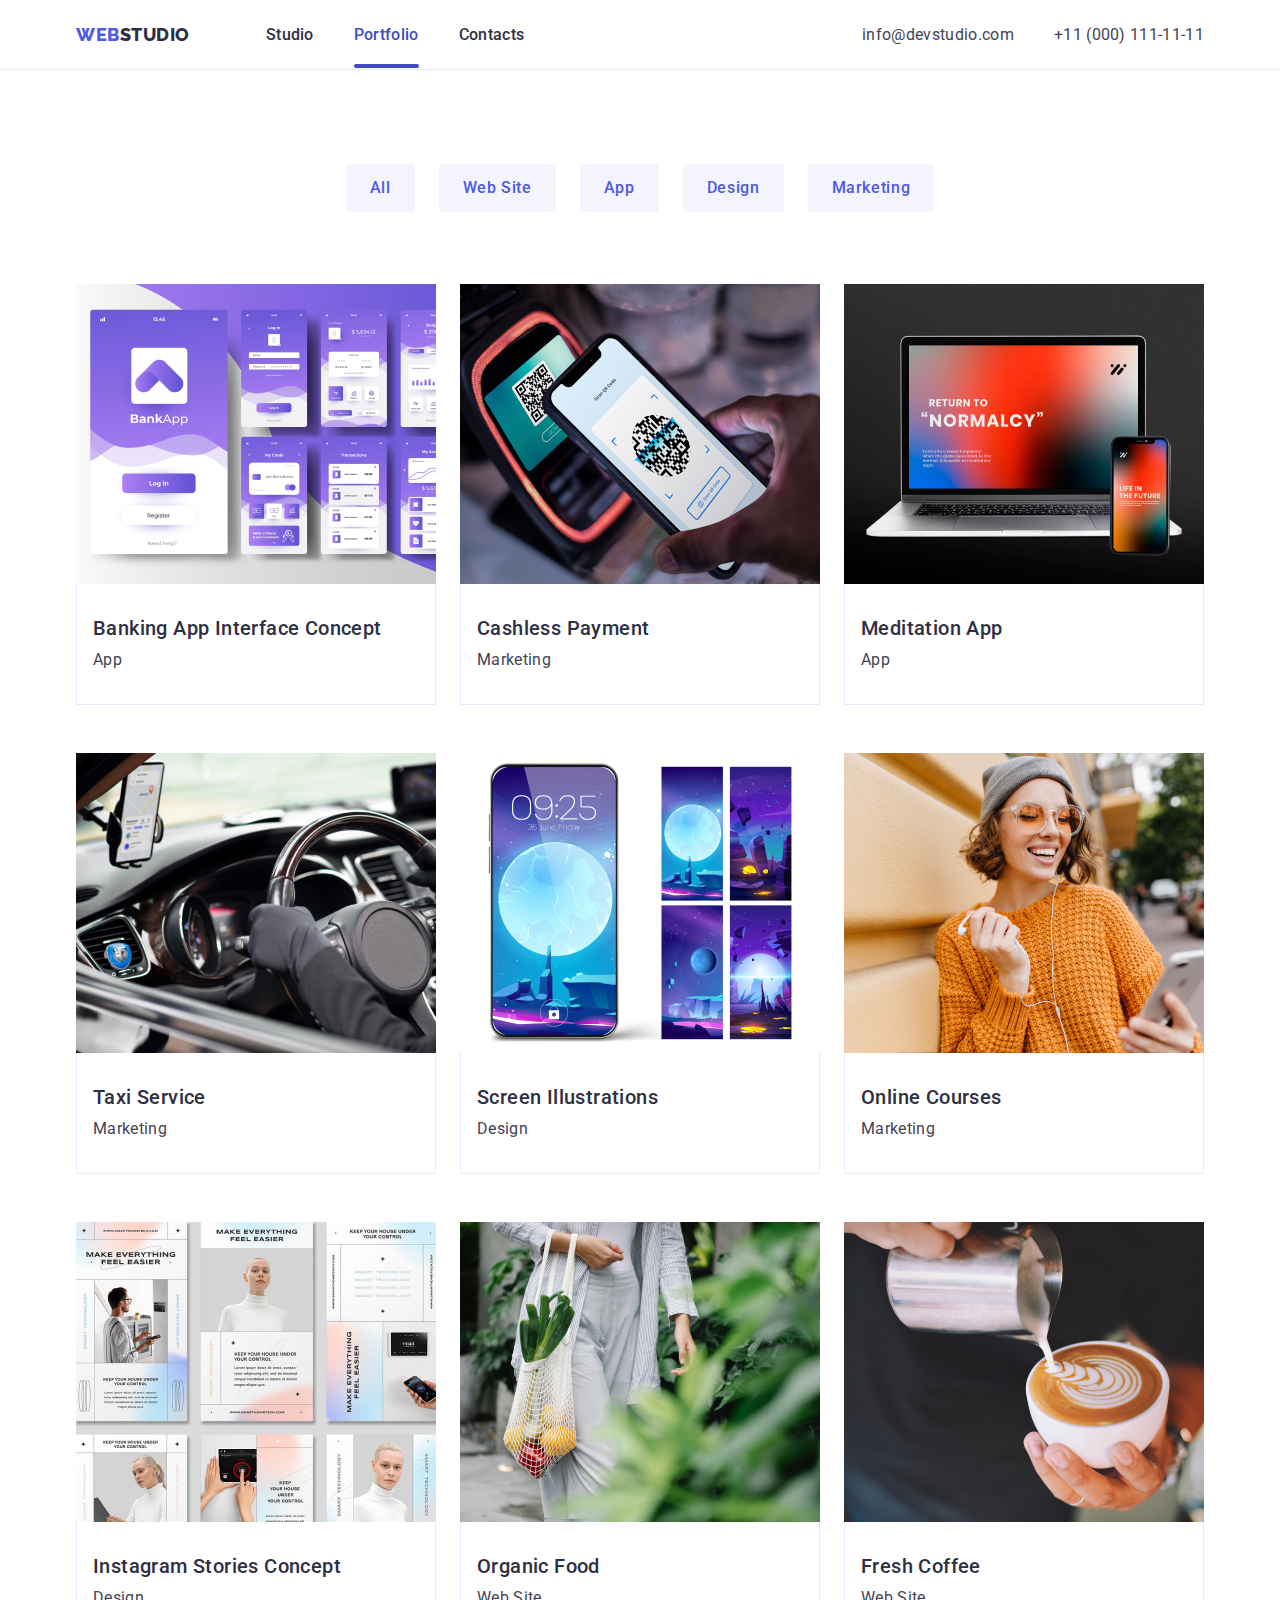
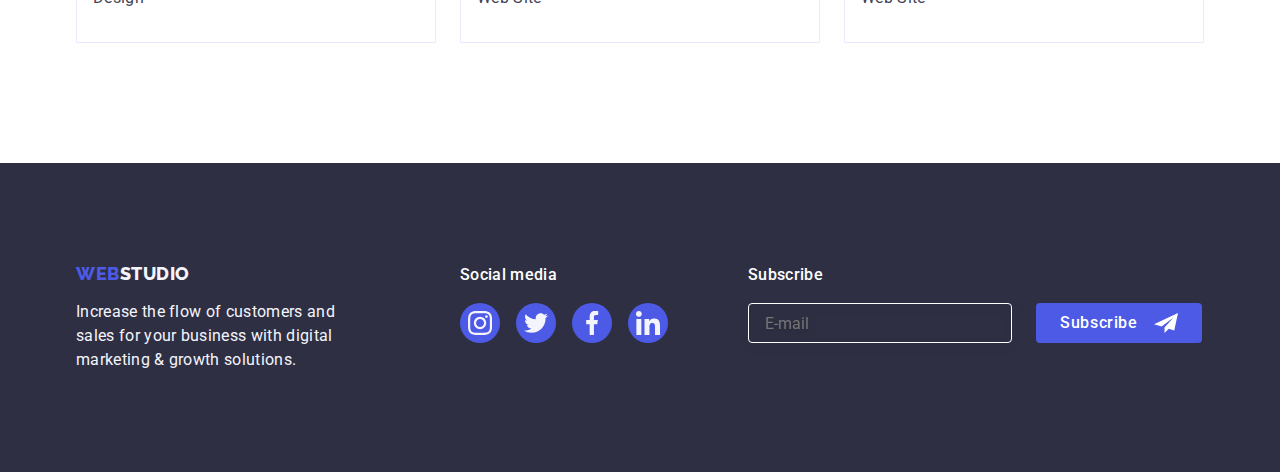
==== portfolio.html @ 102623f0 "Initial commit" ====
<!DOCTYPE html>
<html lang="en">
<head>
    <meta charset="UTF-8">
    <meta http-equiv="X-UA-Compatible" content="IE=edge">
    <meta name="viewport" content="width=device-width, initial-scale=1.0">
    <title>Portfolio</title>
    <link rel="preconnect" href="https://fonts.googleapis.com">
    <link rel="preconnect" href="https://fonts.gstatic.com" crossorigin>
    <link href="https://fonts.googleapis.com/css2?family=Raleway:wght@800&family=Roboto:wght@400;500;700&display=swap" rel="stylesheet">
    
    <link rel="stylesheet" href="https://cdnjs.cloudflare.com/ajax/libs/modern-normalize/1.1.0/modern-normalize.min.css">
    
    <link rel="stylesheet" href="./css/styles.css">
</head>
<body>



    <!-- Шапочка -->
    <header class="portfolio-header">
    <div class="container nav">
        <!-- Навігація -->
        <nav class="nav">
            <a class="portfolio-logo link">Web<span class="studio">Studio</span></a>

            <ul class="site-nav list">
            <li class="item"><a class="header-link link" href="./index.html">Studio</a></li>
            <li class="item"><a class="header-link link current" href="./portfolio.html">Portfolio</a></li>
            <li class="item"><a class="header-link link" href="">Contacts</a></li>
          </ul>
        </nav>
  
      <address class="address nav"> 
        <ul class="address list site-address">
          <li class="item"><a class="header-address link" href="mailto:info@devstudio.com">info@devstudio.com</a></li>
          <li class="item"><a class="header-address link" href="tel:+110001111111">+11 (000) 111-11-11</a></li>
        </ul>
      </address>
    </div>
    </header>



    <!-- Унікальний контент сторінки -->
    <main>
        <section class="portfolio-section">
        <div class="container">
            <h1 class="visually-hidden">Portfolio</h1>
            
            <ul class="list portfolio-list">
                <li class="portfolio-btn"><button type="button" class="portfolio-button">All</button></li>
                <li class="portfolio-btn"><button type="button" class="portfolio-button">Web Site</button></li>
                <li class="portfolio-btn"><button type="button" class="portfolio-button">App</button></li>
                <li class="portfolio-btn"><button type="button" class="portfolio-button">Design</button></li>
                <li class="portfolio-btn"><button type="button" class="portfolio-button">Marketing</button></li>
            </ul>
        
            <ul class="list portfolio-main">
                <li class="portfolio-pics row-item">
                    <a href="" class="row-link portfolio-link link">
                        <div class="row-cover-wrap">
                        <img src="./images/img11.jpg" alt="img 11" width="360"/>
                        <p class="row-cover-text">
                         14 Stylish and User-Friendly App Design Concepts · Task Manager App · Calorie Tracker App · Exotic Fruit Ecommerce App · Cloud Storage App   
                        </p>
                        </div>
                        <div class="portfolio-text-descr">
                        <h2 class="portfolio-title">Banking App Interface Concept</h2>
                        <p class="portfolio-paragraph">App</p>
                        </div>
                    </a>
                </li>

                <li class="portfolio-pics row-item">
                    <a href="" class="row-link portfolio-link link">
                        <div class="row-cover-wrap">
                        <img src="./images/img12.jpg" alt="img 12" width="360"/>
                        <p class="row-cover-text">
                           14 Stylish and User-Friendly App Design Concepts · Task Manager App · Calorie Tracker App · Exotic Fruit Ecommerce App · Cloud Storage App 
                        </p>
                        </div>
                        <div class="portfolio-text-descr">
                        <h2 class="portfolio-title">Cashless Payment</h2>
                        <p class="portfolio-paragraph">Marketing</p>
                        </div>
                    </a>
                </li>

                <li class="portfolio-pics row-item">
                    <a href="" class="row-link portfolio-link link">
                        <div class="row-cover-wrap">
                        <img src="./images/img13.jpg" alt="img 13" width="360"/>
                        <p class="row-cover-text">
                        14 Stylish and User-Friendly App Design Concepts · Task Manager App · Calorie Tracker App · Exotic Fruit Ecommerce App · Cloud Storage App    
                        </p>
                        </div>
                        <div class="portfolio-text-descr">
                        <h2 class="portfolio-title">Meditation App</h2>
                        <p class="portfolio-paragraph">App</p>
                        </div>
                    </a>
                </li>

                <li class="portfolio-pics row-item">
                    <a href="" class="row-link portfolio-link link">
                        <div class="row-cover-wrap">
                        <img src="./images/img14.jpg" alt="img 14" width="360"/>
                        <p class="row-cover-text">
                         14 Stylish and User-Friendly App Design Concepts · Task Manager App · Calorie Tracker App · Exotic Fruit Ecommerce App · Cloud Storage App   
                        </p>
                        </div>
                        <div class="portfolio-text-descr">
                        <h2 class="portfolio-title">Taxi Service</h2>
                        <p class="portfolio-paragraph">Marketing</p>
                        </div>
                    </a>
                </li>

                <li class="portfolio-pics row-item">
                    <a href="" class="row-link portfolio-link link">
                        <div class="row-cover-wrap">
                        <img src="./images/img15.jpg" alt="img 15" width="360"/>
                        <p class="row-cover-text">
                          14 Stylish and User-Friendly App Design Concepts · Task Manager App · Calorie Tracker App · Exotic Fruit Ecommerce App · Cloud Storage App  
                        </p>
                        </div>
                        <div class="portfolio-text-descr">
                        <h2 class="portfolio-title">Screen Illustrations</h2>
                        <p class="portfolio-paragraph">Design</p>
                        </div>
                    </a>
                </li>

                <li class="portfolio-pics row-item">
                    <a href="" class="row-link portfolio-link link">
                        <div class="row-cover-wrap">
                        <img src="./images/img16.jpg" alt="img 16" width="360"/>
                        <p class="row-cover-text">
                           14 Stylish and User-Friendly App Design Concepts · Task Manager App · Calorie Tracker App · Exotic Fruit Ecommerce App · Cloud Storage App 
                        </p>
                        </div>
                        <div class="portfolio-text-descr">
                        <h2 class="portfolio-title">Online Courses</h2>
                        <p class="portfolio-paragraph">Marketing</p>
                        </div>
                    </a>
                </li>

                <li class="portfolio-pics row-item">
                    <a href="" class="row-link portfolio-link link">
                        <div class="row-cover-wrap">
                        <img src="./images/img17.jpg" alt="img 17" width="360"/>
                        <p class="row-cover-text">
                         14 Stylish and User-Friendly App Design Concepts · Task Manager App · Calorie Tracker App · Exotic Fruit Ecommerce App · Cloud Storage App   
                        </p>
                        </div>
                        <div class="portfolio-text-descr">
                        <h2 class="portfolio-title">Instagram Stories Concept</h2>
                        <p class="portfolio-paragraph">Design</p>
                        </div>
                    </a>
                </li>

                <li class="portfolio-pics row-item">
                    <a href="" class="row-link portfolio-link link">
                        <div class="row-cover-wrap">
                        <img src="./images/img18.jpg" alt="img 18" width="360"/>
                        <p class="row-cover-text">
                         14 Stylish and User-Friendly App Design Concepts · Task Manager App · Calorie Tracker App · Exotic Fruit Ecommerce App · Cloud Storage App   
                        </p>
                        </div>
                        <div class="portfolio-text-descr">
                        <h2 class="portfolio-title">Organic Food</h2>
                        <p class="portfolio-paragraph">Web Site</p>
                        </div>
                    </a>
                </li>

                <li class="portfolio-pics row-item">
                    <a href="" class="row-link portfolio-link link">
                        <div class="row-cover-wrap">
                        <img src="./images/img19.jpg" alt="img 19" width="360"/>
                        <p class="row-cover-text">
                         14 Stylish and User-Friendly App Design Concepts · Task Manager App · Calorie Tracker App · Exotic Fruit Ecommerce App · Cloud Storage App   
                        </p>
                        </div>
                        <div class="portfolio-text-descr">
                        <h2 class="portfolio-title">Fresh Coffee</h2>
                        <p class="portfolio-paragraph">Web Site</p>
                        </div>
                    </a>
                </li>
            </ul>
        </div>
        </section>
    </main>



    <!-- Footer -->
    <footer class="footer">
        <div class="container footer-container">
            <div>
                <a href="./index.html" class="footer-logo link">Web<span class="studio-footer">Studio</span></a>
                <p class="footer-text">Increase the flow of customers and sales for your business with digital marketing &amp;
                    growth
                    solutions.</p>
            </div>
            <div class="footer-soc">
                <p class="footer-soc-title">Social media</p>
                <ul class="footer-soc-list list">
                    <li class="footer-soc-item">
                        <a class="footer-soc-link link" href="">
                            <svg class="footer-soc-icons" width="24px" height="24px">
                                <use href="./images/symbol-defs.svg#icon-instagram"></use>
                            </svg>
                        </a>
                    </li>
                    <li class="footer-soc-item">
                        <a class="footer-soc-link link" href="">
                            <svg class="footer-soc-icons" width="24px" height="24px">
                                <use href="./images/symbol-defs.svg#icon-twitter"></use>
                            </svg>
                        </a>
                    </li>
                    <li class="footer-soc-item">
                        <a class="footer-soc-link link" href="">
                            <svg class="footer-soc-icons" width="24px" height="24px">
                                <use href="./images/symbol-defs.svg#icon-facebook"></use>
                            </svg>
                        </a>
                    </li>
                    <li class="footer-soc-item">
                        <a class="footer-soc-link link" href="">
                            <svg class="footer-soc-icons" width="24px" height="24px">
                                <use href="./images/symbol-defs.svg#icon-linkedin"></use>
                            </svg>
                        </a>
                    </li>
                </ul>
            </div>
            <div class="subscribe">
              <p class="subscribe-title">Subscribe</p>
              <form action="" class="form-class">
                  <label for="email">
                      <input type="email" id="email" name="email" placeholder="E-mail" class="subscribe-email" required="">
                  </label>
                  <button type="submit" class="subscribe-btn">Subscribe<svg class="icon-subscribe" width="24" height="24">
                          <use href="./images/symbol-defs2.svg#icon-telegram"></use>
                      </svg>
                  </button>
              </form>
            </div>
        </div>
      </footer>
</body>
</html>
---- css/styles.css ----
:root {
    --primary: #404bbf;
    --light: #FFFFFF;
    --dark: #434455;
    --accent: #2e2f42;
    --ocean: #4D5AE5;
    --violet: #E7E9FC;
    --lilac: #F4F4FD;
    --gradient: linear-gradient(rgba(46, 47, 66, 0.7), rgba(46, 47, 66, 0.7));
}



    /* Body */

body {
    background-color: var(--light);
}

body {
    color: var(--dark);
}

body {
    font-family: Roboto, sans-serif;
}

p,
h1,
h2,
h3,
h4,
h5,
h6 {
  margin: 0;
}

img {
    display: block;
}

.link {
    text-decoration: none;
}

.list {
    list-style: none;
    margin: 0;
    padding: 0;
}



    /* Header */

.visually-hidden {
    position: absolute;
    width: 1px;
    height: 1px;
    margin: -1px;
    border: 0;
    padding: 0;
        
    white-space: nowrap;
    clip-path: inset(100%);
    clip: rect(0 0 0 0);
    overflow: hidden;
}

.nav {
    display: flex;
    align-items: center;
    font-style: normal;
}

.address {
    margin-left: auto;
}

.header-link {
    font-weight: 500;
    font-size: 16px;
    line-height: 1.5;
    letter-spacing: 0.02em;
    color: var(--accent);
    transition: color 250ms cubic-bezier(0.4, 0, 0.2, 1);
};

.header-link:hover {
    color: var(--primary);
}

.header-address {
    font-weight: 400;
    font-size: 16px;
    line-height: 1.5;
    letter-spacing: 0.02em;
    color: var(--dark);
    margin-left: auto;
}

.header-address:hover {
    color: var(--primary);
  }          

.header-address:focus {
    color: var(--primary);
  }

.header-link:focus {
    color: var(--primary);
}

.studio {
    color: var(--accent);
}

.header-logo {
    font-family: Raleway, sans-serif;
    font-weight: 800;
    font-size: 18px;
    line-height: 1.17;
    display: flex;
    align-items: center;
    letter-spacing: 0.03em;
    text-transform: uppercase;
    color: var(--ocean);
    padding-bottom: 24px;
    padding-top: 24px;
}

.item {
    margin-right: 40px;
}

.item:last-child {
    margin-right: 0;
}

.site-nav {
    display: flex;
    padding-left: 0;
    margin-left: 76px;
}

.site-address {
    display: flex;
    margin-left: auto;
}



    /* Main Content */

.main-content {
    background-color: var(--accent);
    background-image: var(--gradient), url(../images/peopleoffice.jpg);
    background-repeat: no-repeat;
    background-size: cover;
    background-position: center;
    margin: 0 auto 0 auto;
    max-width: 1440px;
    height: 600px;
    padding: 188px 0;
    text-align: center;
}

.hero-image {
    font-weight: 700;
    font-size: 56px;
    line-height: 1.07;
    text-align: center;
    letter-spacing: 0.02em;
    color: var(--light);
    max-width: 496px;
    margin: 0 auto 48px;
}

.order-service {
    background-color: var(--ocean);
    font-family: "Roboto", sans-serif;
    min-width: 169px;
    font-weight: 500;
    font-size: 16px;
    line-height: 1.5;
    letter-spacing: 0.04em;
    color: var(--light);
    cursor: pointer;
    border: none;
    box-shadow: 0px 4px 4px rgba(0, 0, 0, 0.15);
    border-radius: 4px;
    display: block;
    margin: 0 auto;
    padding: 16px 32px;
    transition: background-color 250ms cubic-bezier(0.4, 0, 0.2, 1);
}

.order-service:hover {
    background-color: var(--primary)
}

.order-service:focus {
    background-color: var(--primary)
}

.features {
    padding: 120px 0 120px;
}

.features-list {
    display: flex;
}

.a {
    margin-right: 24px;
    max-width: 264px;
}

.a:last-child {
    margin-right: 0;
}

.features-subtitle {
    font-weight: 500;
    font-size: 20px;
    line-height: 1.2;
    letter-spacing: 0.02em;
    color: var(--accent);
    margin-top: 0;
    margin-bottom: 8px;
}

.features-paragraph {
    font-size: 16px;
    line-height: 1.5;
    letter-spacing: 0.02em;
    color: var(--dark);
    margin-bottom: 0;
    margin-top: 0;
}

.features-icon {
    height: 64px;
    width: 64px;
}

.icon {
    background-color: var(--lilac);
    margin-bottom: 8px;
    display: flex;
    justify-content: center;
    align-items: center;
    height: 112px;
    border-radius: 4px;
}

.section-three {
    padding-bottom: 120px;
}

.what-are-we-doing {
    display: flex;
    gap: 24px;
}

.what-are-we-doing-title {
    font-size: 36px;
    line-height: 1.11;
    text-align: center;
    letter-spacing: 0.02em;
    text-transform: capitalize;
    color: var(--accent);
    margin-top: 0;
    margin-bottom: 72px;
}

.our-team {
    background-color: var(--lilac);
    padding-top: 120px;
    padding-bottom: 120px;
}

.our-team-title {
    font-size: 36px;
    line-height: 1.11;
    text-align: center;
    letter-spacing: 0.02em;
    text-transform: capitalize;
    color: var(--accent);
    margin-bottom: 72px;
}

.image {
    display: block;
}

.our-team-img {
    background-color: var(--light);
    box-shadow: 0px 1px 6px rgba(46, 47, 66, 0.08), 0px 1px 1px rgba(46, 47, 66, 0.16), 0px 2px 1px rgba(46, 47, 66, 0.08);
    border-radius: 0px 0px 4px 4px;
    max-width: 264px;
}

.our-team-main {
    display: flex;
    gap: 24px;
}

.our-team-name {
    font-weight: 500;
    font-size: 20px;
    line-height: 1.2;
    letter-spacing: 0.02em;
    color: var(--accent);
    margin-bottom: 8px;
    text-align: center;
}

.our-team-text {
    font-size: 16px;
    line-height: 1.5;
    letter-spacing: 0.02em;
    text-align: center;
    margin-bottom: 8px;
}

.our-team-whole-text {
    padding: 32px 0 32px;
}

.team-list {
    display: flex;
    justify-content: center;
    gap: 24px;
}

.team-icon {
    width: 40px;
    height: 40px;
}

.team-link {
    width: 100%;
    height: 100%;
    border-radius: 50%;
    background-color: var(--ocean);
    display: flex;
    align-items: center;
    justify-content: center;
    transition: background-color 250ms cubic-bezier(0.4, 0, 0.2, 1);
}

.team-link:hover,
.team-link:focus {
    background-color: var(--primary);
}

.team-soc-icon {
    color: var(--lilac);
    fill: #f4f4fd;
}

.customers {
    background-color: var(--light);
    padding-top: 120px;
    padding-bottom: 120px;
}

.customers-title {
    font-size: 36px;
    line-height: 1.11;
    text-align: center;
    letter-spacing: 0.02em;
    color: var(--accent);
    margin-bottom: 72px;
}

.customers-list {
    display: flex;
    gap: 24px;
    justify-content: center;
}
  
.customers-link {
    display: flex;
    align-items: center;
    justify-content: center;
    height: 88px;
    width: 168px;
    border-radius: 4px;
    color: #8E8F99;
    border: 1px solid currentColor;
    transition: color 250ms cubic-bezier(0.4, 0, 0.2, 1);
}
  
.company-icon {
    fill: currentColor;
}
  
.customers-link:is(:hover, :focus) {
   color: var(--ocean);
}



    /* Footer */

.footer {
    background-color:var(--accent);
    padding: 100px 0;
}

.footer-logo {
    font-family: Raleway, sans-serif;
    font-weight: 800;
    font-size: 18px;
    line-height: 1.17;
    align-items: center;
    letter-spacing: 0.03em;
    text-transform: uppercase;
    color: var(--ocean);
}

.studio-footer {
    color: var(--lilac);
}

.footer-text {
    color: var(--lilac);
    font-weight: 400;
    font-size: 16px;
    letter-spacing: 0.02em;
    margin-top: 16px;
    line-height: 1.5;
    max-width: 264px;
}

.footer-container {
    display: flex;
}
  
.footer-soc-list {
    display: flex;
    gap: 16px;
}
  
.footer-soc-item {
  width: 40px;
height: 40px;
    }
  
.footer-soc-link {
    width: 100%;
    height: 100%;
    border-radius: 50%;
    background-color: #4D5AE5;
    display: flex;
    align-items: center;
    justify-content: center;
    transition: background-color 250ms cubic-bezier(0.4, 0, 0.2, 1);
}
  
.footer-soc {
    margin-left: 120px;
}
  
.footer-soc-title {
    font-family: 'Roboto';
    font-style: normal;
    font-weight: 500;
    font-size: 16px;
    line-height: 24px;
    letter-spacing: 0.02em;
    color: #FFFFFF;
    margin-bottom: 16px;
}
  
.footer-soc-icons {
    fill: #f4f4fd;
}
  
.footer-soc-link:hover,
.footer-soc-link:focus {
    background-color: #31D0AA;
}

.subscribe {
    margin-left: 80px;
}

.subscribe-title {
    font-style: normal;
    font-weight: 500;
    font-size: 16px;
    line-height: 1.5;
    letter-spacing: 0.02em;
    color: #FFFFFF;
    margin-bottom: 16px;
}

.subscribe-email {
    background-color: transparent;
    width: 264px;
    height: 40px;
    padding-left: 16px;
    color: #FFFFFF;
    border: 1px solid #FFFFFF;
    filter: drop-shadow(0px 4px 4px rgba(0, 0, 0, 0.15));
    border-radius: 4px;
}

.form-class {
    display: flex;
    gap: 24px;
}

.subscribe-btn {
    background: #4D5AE5;
    border-radius: 4px;
    padding: 8px 24px;
    border: none;
    box-shadow: none;
    transition: background-color 250ms cubic-bezier(0.4, 0, 0.2, 1);
    font-weight: 500;
    font-size: 16px;
    line-height: 1.5;
    display: flex;
    letter-spacing: 0.04em;
    color: #FFFFFF;
    gap: 16px;
}

.subscribe-btn:hover {
    background-color: var(--primary);
    cursor: pointer;
}



    /* Portfolio Header */

.portfolio-header {
    border-bottom: 1px solid var(--violet);
}

.portfolio-logo {
    font-family: 'Raleway', sans-serif;
    font-weight: 800;
    font-size: 18px;
    line-height: 1.17;
    letter-spacing: 0.03em;
    text-transform: uppercase;
    color: var(--ocean);
    padding-top: 24px;
    padding-bottom: 24px;
}

.portfolio-button {
    font-family: "Roboto", sans-serif;
    font-weight: 500;
    font-size: 16px;
    line-height: 1.5;
    letter-spacing: 0.04em;
    color: var(--ocean);
    background-color: var(--lilac);
    cursor: pointer;
    border-radius: 4px; 
    border: none;
    padding: 12px 24px;
    transition: background-color 250ms cubic-bezier(0.4, 0, 0.2, 1), color 250ms cubic-bezier(0.4, 0, 0.2, 1), box-shadow 250ms cubic-bezier(0.4, 0, 0.2, 1);
}

.portfolio-button:hover,
.portfolio-button:focus {
    box-shadow: 0px 3px 1px rgba(0, 0, 0, 0.1), 0px 2px 1px rgba(0, 0, 0, 0.08), 0px 2px 2px rgba(0, 0, 0, 0.12);
    color: var(--light);
    background-color: var(--primary);
}

.portfolio-list {
    display: flex;
    margin-bottom: 72px;
    justify-content: center;
}

.portfolio-btn {
    margin-right: 24px;
}

.portfolio-btn:last-child {
    margin-right: 0;
}

.portfolio-title {
    font-weight: 500;
    font-size: 20px;
    line-height: 1.2;
    letter-spacing: 0.02em;
    color: var(--accent);
    margin-bottom: 8px;
}

.portfolio-main {
    display: flex;
    flex-wrap: wrap;
    gap: 48px 24px;
}

.portfolio-section {
    padding: 94px 0 120px;
}

.portfolio-paragraph {
    font-size: 16px;
    line-height: 1.5;
    letter-spacing: 0.02em;
    color: var(--dark);
    margin-top: 0;
}

.portfolio-text-descr {
    border: 1px solid var(--violet);
    border-top: 0;
    padding: 32px 0 32px 16px;
}

.portfolio-pics {
    width: 360px;
}

.portfolio-link {
    display: block;
}

.portfolio-link:hover,
.portfolio-link:focus {
    box-shadow: 0px 1px 6px rgba(46, 47, 66, 0.08), 0px 1px 1px rgba(46, 47, 66, 0.16), 0px 2px 1px rgba(46, 47, 66, 0.08);
}



    /* Container */

.container {
    width: 1158px;
    padding-left: 15px;
    padding-right: 15px;
    margin-left: auto;
    margin-right: auto;
}



    /*Current */

.current {
    position: relative;
    color: #404bbf;
}
  
.current:after {
    content: '';
    position: absolute;
    left: 0;
    bottom: -24px;
    width: 100%;
    height: 4px;
    background-color: #404BBF;
    border-radius: 2px;
}



    /* Row */

.row-item {
    flex-basis: calc((100% - 48px) / 3);
}

.row-link {
    display: block;
    transition: box-shadow 250ms cubic-bezier(0.4, 0, 0.2, 1);
}

.row-cover-wrap {
    position: relative;
    overflow: hidden;
}

.row-cover-text {
    position: absolute;
    top: 0;
    font-weight: 400;
    font-size: 16px;
    color: #F4F4FD;
    background-color: #4D5AE5;
    padding: 40px;
    height: 100%;
    transform: translateY(100%);
    transition: transform 250ms cubic-bezier(0.4, 0, 0.2, 1);
}

.row-link:hover,
.row-link:focus {
  box-shadow: 0px 1px 6px rgba(46, 47, 66, 0.08), 0px 1px 1px rgba(46, 47, 66, 0.16), 0px 2px 1px rgba(46, 47, 66, 0.08);
}


.row-link:hover .row-cover-text,
.row-link:focus .row-cover-text {

  transform: translate(0);
}



    /* Modal */

.is-hidden {
    opacity: 0;
    visibility: hidden;
    pointer-events: none;
}

.backdrop {
    position: fixed;
    top: 0;
    width: 100%;
    height: 100%;
    background-color: rgba(46, 47, 66, 0.4);
    transition: opacity 250ms linear, visibility 250ms linear;
}

.modal {
    width: 408px;
    min-height: 576px;
    background-color: #FCFCFC;
    border-radius: 4px;
    position: absolute;
    left: 50%;
    top: 50%;
    padding: 20px;
    transform: translate(-50%, -50%) scale(1) rotate(0);
    transition: transform 250ms linear;
}

.modal-close {
    width: 30px;
    height: 30px;
    border: 1px solid rgba(0, 0, 0, 0.1);
    background: #E7E9FC;
    color: black;
    border-radius: 50%;
    display: block;
    margin-left: auto;
    position: absolute;
    top: 24px;
    right: 24px;
    display: flex;
    padding: 0;
    justify-content: center;
    align-items: center;
    width: 24px;
    height: 24px;
    transition: background-color 250ms cubic-bezier(0.4, 0, 0.2, 1), color 250ms cubic-bezier(0.4, 0, 0.2, 1);
}

.modal-close:is(:hover, :focus) {
    background-color: #404BBF;
    color: white;
    cursor: pointer;
}

.model-cross-icons {
    fill: currentColor;
}

.modal {
    width: 408px;
    height: 584px;
    background-color: #FCFCFC;
    border-radius: 4px;
    position: absolute;
    left: 50%;
    top: 50%;
    padding: 72px 24px 24px;
    transform: translate(-50%, -50%) scale(1) rotate(0);
    transition: transform 250ms linear;
}

.modal-title {
    font-weight: 500;
    font-size: 16px;
    line-height: 24px;
    text-align: center;
    letter-spacing: 0.02em;
    color: #2E2F42;
    text-align: center;
    margin-bottom: 16px;
}

.modal-label {
    font-style: normal;
    font-weight: 400;
    font-size: 12px;
    line-height: 14px;
    color: #8E8F99;
    display: block;
    position: relative;
    margin-bottom: 8px;
}

.input {
    width: 360px;
  height: 40px;
  border: 1px solid rgba(46, 47, 66, 0.4);
  outline: transparent;
  border-radius: 4px;
  font-size: 14px;
  color: black;
  padding-left: 38px;
  transition: background-color 250ms cubic-bezier(0.4, 0, 0.2, 1), border 250ms cubic-bezier(0.4, 0, 0.2, 1);
}

.input:focus {
    border-color: #4D5AE5;
    border: 1px solid #4D5AE5;
}
  
.input:focus+.modal-icon {
    fill: #4D5AE5;
}
  
.input::placeholder {
    color: #8E8F99;
    font-size: 12px;
}

.input-check:checked+.check-text::before {
    background-color: #404BBF;
    border: none;
    background-image: url(../images/Vector.svg);
    background-position: center;
    background-repeat: no-repeat;
}

.modal-input {
    position: relative;
}

.modal-icon {
    position: absolute;
    left: 15px;
    top: 50%;
    transform: translateY(-50%);
    transition: 250ms cubic-bezier(0.4, 0, 0.2, 1);
}

.modal-field {
    margin-bottom: 8px;
}

.comment-field {
    margin-bottom: 16px;
}

.input-text {
    font-weight: 400;
    font-size: 12px;
    line-height: 14px;
    letter-spacing: 0.01em;
    color: #8E8F99;
    display: block;
    margin-bottom: 4px;
}

.modal-text {
    border: 1px solid rgba(46, 47, 66, 0.4);
    outline: transparent;
    border-radius: 4px;
    font-size: 14px;
    color: #8E8F99;
    padding-top: 15px;
    padding-left: 16px;
    width: 100%;
    height: 120px;
    border-radius: 4px;
    resize: none;
}

.check-text {
    font-size: 12px;
    display: flex;
    align-items: center;
    color: #8E8F99;
    letter-spacing: 0.04em;
    font-family: 'Roboto';
    font-style: normal;
    font-weight: 400;
    font-size: 12px;
    line-height: 14px;
}

.check-text::before {
    content: '';
    width: 16px;
    height: 16px;
    border: 1px solid rgba(46, 47, 66, 0.4);
    border-radius: 2px;
    margin-right: 8px;
}
  
.input-check:checked+.check-text::before {
    border: none;
    background-image: url(../images/Vector.svg);
    background-position: center;
    background-repeat: no-repeat;
}

.modal-label {
    font-style: normal;
    font-weight: 400;
    font-size: 12px;
    line-height: 14px;
    color: #8E8F99;
    display: block;
    position: relative;
    margin-bottom: 8px;
}

.modal-label span {
    display: block;
    margin-bottom: 4px;
}

.modal-link {
    margin-left: 4px;
    color: #4D5AE5;
    text-decoration-line: underline;
}

.confirmation-button {
    display: flex;
    margin: 24px auto;
    justify-content: center;
    align-items: center;
    gap: 10px;
    width: 169px;
    height: 56px;
    border-color: transparent;
    background-color: #4D5AE5;
    box-shadow: 0px 4px 4px rgba(0, 0, 0, 0.15);
    border-radius: 4px;
    color: white;
    transition: background-color 250ms cubic-bezier(0.4, 0, 0.2, 1);
}

.confirmation-button:hover {
    background-color: var(--primary);
    transition: background-color 250ms cubic-bezier(0.4, 0, 0.2, 1);
    cursor: pointer;
}
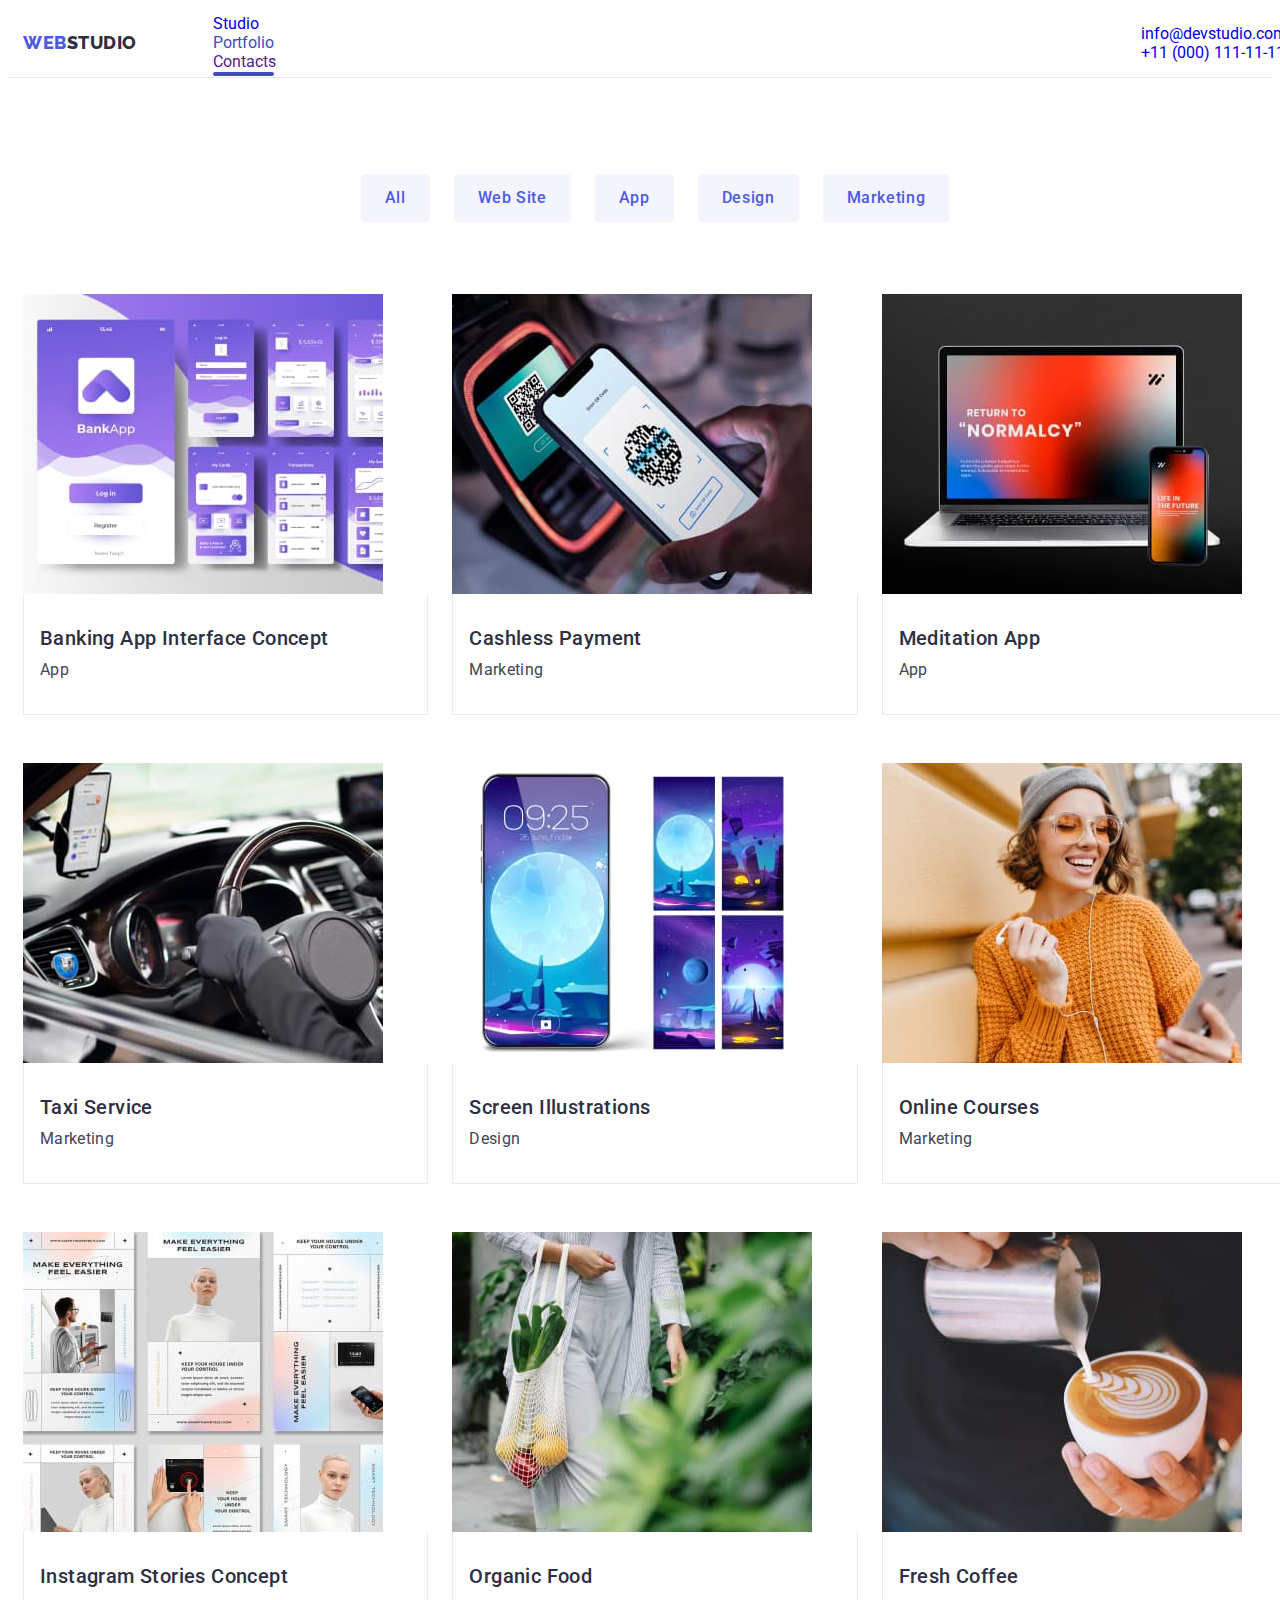
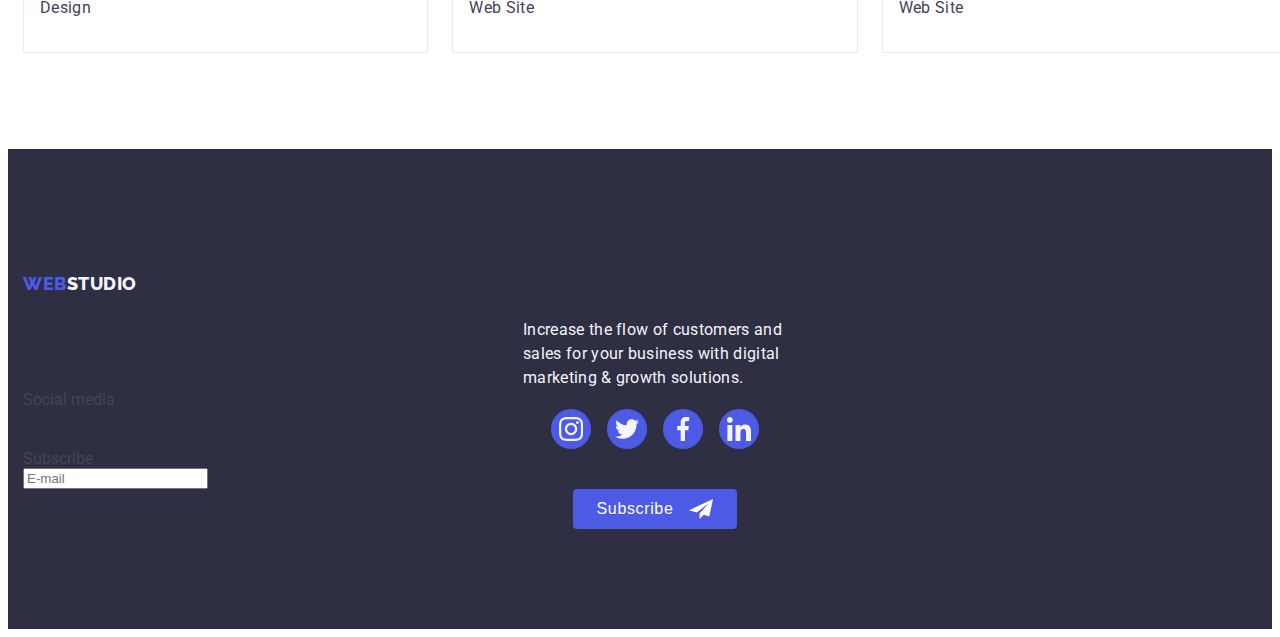
==== commit e5e674bb: "01.05" ====
--- a/portfolio.html
+++ b/portfolio.html
@@ -1,209 +1,206 @@
 <!DOCTYPE html>
 <html lang="en">
+
 <head>
     <meta charset="UTF-8">
     <meta http-equiv="X-UA-Compatible" content="IE=edge">
     <meta name="viewport" content="width=device-width, initial-scale=1.0">
-    <title>Portfolio</title>
+    <title>Studio</title>
     <link rel="preconnect" href="https://fonts.googleapis.com">
     <link rel="preconnect" href="https://fonts.gstatic.com" crossorigin>
-    <link href="https://fonts.googleapis.com/css2?family=Raleway:wght@800&family=Roboto:wght@400;500;700&display=swap" rel="stylesheet">
-    
-    <link rel="stylesheet" href="https://cdnjs.cloudflare.com/ajax/libs/modern-normalize/1.1.0/modern-normalize.min.css">
-    
+    <link
+        href="https://fonts.googleapis.com/css2?family=Raleway:wght@800&family=Roboto:wght@400;500;700;900&display=swap"
+        rel="stylesheet">
+    <link rel="stylesheet" href="https://cdnjs.cloudflare.com/ajax/libs/modern-normalize/1.1.0/modern-normalize.min.css"
+        integrity="sha512-wpPYUAdjBVSE4KJnH1VR1HeZfpl1ub8YT/NKx4PuQ5NmX2tKuGu6U/JRp5y+Y8XG2tV+wKQpNHVUX03MfMFn9Q=="
+        crossorigin="anonymous" referrerpolicy="no-referrer" />
     <link rel="stylesheet" href="./css/styles.css">
 </head>
+
 <body>
-
-
-
-    <!-- Шапочка -->
-    <header class="portfolio-header">
-    <div class="container nav">
-        <!-- Навігація -->
-        <nav class="nav">
-            <a class="portfolio-logo link">Web<span class="studio">Studio</span></a>
-
-            <ul class="site-nav list">
-            <li class="item"><a class="header-link link" href="./index.html">Studio</a></li>
-            <li class="item"><a class="header-link link current" href="./portfolio.html">Portfolio</a></li>
-            <li class="item"><a class="header-link link" href="">Contacts</a></li>
-          </ul>
-        </nav>
-  
-      <address class="address nav"> 
-        <ul class="address list site-address">
-          <li class="item"><a class="header-address link" href="mailto:info@devstudio.com">info@devstudio.com</a></li>
-          <li class="item"><a class="header-address link" href="tel:+110001111111">+11 (000) 111-11-11</a></li>
-        </ul>
-      </address>
-    </div>
+    <header class="header-portfolio">
+        <div class="container head-conteiner">
+            <nav class="head-navigation">
+                <a href="./index.html" class="head-logo link">Web<span class="studi">Studio</span></a>
+                <ul class="head-list list">
+                    <li class="head-item"><a class="head-ink link" href="./index.html">Studio</a></li>
+                    <li class="head-item"><a class="head-ink link current" href="./portfolio.html">Portfolio</a></li>
+                    <li class="head-item"><a class="head-ink link" href="">Contacts</a></li>
+                </ul>
+            </nav>
+            <address class="contacts">
+                <ul class="heder-adres list">
+                    <li><a class="head-contact link" href="mailto:info@devstudio.com"> info@devstudio.com</a></li>
+                    <li><a class="head-contact link" href="tel:+110001111111">+11 (000) 111-11-11</a></li>
+                </ul>
+            </address>
+        </div>
     </header>
-
-
-
-    <!-- Унікальний контент сторінки -->
     <main>
-        <section class="portfolio-section">
-        <div class="container">
-            <h1 class="visually-hidden">Portfolio</h1>
-            
-            <ul class="list portfolio-list">
-                <li class="portfolio-btn"><button type="button" class="portfolio-button">All</button></li>
-                <li class="portfolio-btn"><button type="button" class="portfolio-button">Web Site</button></li>
-                <li class="portfolio-btn"><button type="button" class="portfolio-button">App</button></li>
-                <li class="portfolio-btn"><button type="button" class="portfolio-button">Design</button></li>
-                <li class="portfolio-btn"><button type="button" class="portfolio-button">Marketing</button></li>
-            </ul>
-        
-            <ul class="list portfolio-main">
-                <li class="portfolio-pics row-item">
-                    <a href="" class="row-link portfolio-link link">
-                        <div class="row-cover-wrap">
-                        <img src="./images/img11.jpg" alt="img 11" width="360"/>
-                        <p class="row-cover-text">
-                         14 Stylish and User-Friendly App Design Concepts · Task Manager App · Calorie Tracker App · Exotic Fruit Ecommerce App · Cloud Storage App   
-                        </p>
-                        </div>
-                        <div class="portfolio-text-descr">
-                        <h2 class="portfolio-title">Banking App Interface Concept</h2>
-                        <p class="portfolio-paragraph">App</p>
-                        </div>
-                    </a>
-                </li>
-
-                <li class="portfolio-pics row-item">
-                    <a href="" class="row-link portfolio-link link">
-                        <div class="row-cover-wrap">
-                        <img src="./images/img12.jpg" alt="img 12" width="360"/>
-                        <p class="row-cover-text">
-                           14 Stylish and User-Friendly App Design Concepts · Task Manager App · Calorie Tracker App · Exotic Fruit Ecommerce App · Cloud Storage App 
-                        </p>
-                        </div>
-                        <div class="portfolio-text-descr">
-                        <h2 class="portfolio-title">Cashless Payment</h2>
-                        <p class="portfolio-paragraph">Marketing</p>
-                        </div>
-                    </a>
-                </li>
-
-                <li class="portfolio-pics row-item">
-                    <a href="" class="row-link portfolio-link link">
-                        <div class="row-cover-wrap">
-                        <img src="./images/img13.jpg" alt="img 13" width="360"/>
-                        <p class="row-cover-text">
-                        14 Stylish and User-Friendly App Design Concepts · Task Manager App · Calorie Tracker App · Exotic Fruit Ecommerce App · Cloud Storage App    
-                        </p>
-                        </div>
-                        <div class="portfolio-text-descr">
-                        <h2 class="portfolio-title">Meditation App</h2>
-                        <p class="portfolio-paragraph">App</p>
-                        </div>
-                    </a>
-                </li>
-
-                <li class="portfolio-pics row-item">
-                    <a href="" class="row-link portfolio-link link">
-                        <div class="row-cover-wrap">
-                        <img src="./images/img14.jpg" alt="img 14" width="360"/>
-                        <p class="row-cover-text">
-                         14 Stylish and User-Friendly App Design Concepts · Task Manager App · Calorie Tracker App · Exotic Fruit Ecommerce App · Cloud Storage App   
-                        </p>
-                        </div>
-                        <div class="portfolio-text-descr">
-                        <h2 class="portfolio-title">Taxi Service</h2>
-                        <p class="portfolio-paragraph">Marketing</p>
-                        </div>
-                    </a>
-                </li>
-
-                <li class="portfolio-pics row-item">
-                    <a href="" class="row-link portfolio-link link">
-                        <div class="row-cover-wrap">
-                        <img src="./images/img15.jpg" alt="img 15" width="360"/>
-                        <p class="row-cover-text">
-                          14 Stylish and User-Friendly App Design Concepts · Task Manager App · Calorie Tracker App · Exotic Fruit Ecommerce App · Cloud Storage App  
-                        </p>
-                        </div>
-                        <div class="portfolio-text-descr">
-                        <h2 class="portfolio-title">Screen Illustrations</h2>
-                        <p class="portfolio-paragraph">Design</p>
-                        </div>
-                    </a>
-                </li>
-
-                <li class="portfolio-pics row-item">
-                    <a href="" class="row-link portfolio-link link">
-                        <div class="row-cover-wrap">
-                        <img src="./images/img16.jpg" alt="img 16" width="360"/>
-                        <p class="row-cover-text">
-                           14 Stylish and User-Friendly App Design Concepts · Task Manager App · Calorie Tracker App · Exotic Fruit Ecommerce App · Cloud Storage App 
-                        </p>
-                        </div>
-                        <div class="portfolio-text-descr">
-                        <h2 class="portfolio-title">Online Courses</h2>
-                        <p class="portfolio-paragraph">Marketing</p>
-                        </div>
-                    </a>
-                </li>
-
-                <li class="portfolio-pics row-item">
-                    <a href="" class="row-link portfolio-link link">
-                        <div class="row-cover-wrap">
-                        <img src="./images/img17.jpg" alt="img 17" width="360"/>
-                        <p class="row-cover-text">
-                         14 Stylish and User-Friendly App Design Concepts · Task Manager App · Calorie Tracker App · Exotic Fruit Ecommerce App · Cloud Storage App   
-                        </p>
-                        </div>
-                        <div class="portfolio-text-descr">
-                        <h2 class="portfolio-title">Instagram Stories Concept</h2>
-                        <p class="portfolio-paragraph">Design</p>
-                        </div>
-                    </a>
-                </li>
-
-                <li class="portfolio-pics row-item">
-                    <a href="" class="row-link portfolio-link link">
-                        <div class="row-cover-wrap">
-                        <img src="./images/img18.jpg" alt="img 18" width="360"/>
-                        <p class="row-cover-text">
-                         14 Stylish and User-Friendly App Design Concepts · Task Manager App · Calorie Tracker App · Exotic Fruit Ecommerce App · Cloud Storage App   
-                        </p>
-                        </div>
-                        <div class="portfolio-text-descr">
-                        <h2 class="portfolio-title">Organic Food</h2>
-                        <p class="portfolio-paragraph">Web Site</p>
-                        </div>
-                    </a>
-                </li>
-
-                <li class="portfolio-pics row-item">
-                    <a href="" class="row-link portfolio-link link">
-                        <div class="row-cover-wrap">
-                        <img src="./images/img19.jpg" alt="img 19" width="360"/>
-                        <p class="row-cover-text">
-                         14 Stylish and User-Friendly App Design Concepts · Task Manager App · Calorie Tracker App · Exotic Fruit Ecommerce App · Cloud Storage App   
-                        </p>
-                        </div>
-                        <div class="portfolio-text-descr">
-                        <h2 class="portfolio-title">Fresh Coffee</h2>
-                        <p class="portfolio-paragraph">Web Site</p>
-                        </div>
-                    </a>
-                </li>
-            </ul>
-        </div>
+        <section class="portfolio-body section">
+            <div class="container">
+                <h1 class="visually-hidden">portfolio-title</h1>
+                <ul class="button-list list">
+                    <li class="button-item"><button type="button" class="body-btn">All</button></li>
+                    <li class="button-item"><button type="button" class="body-btn">Web Site</button></li>
+                    <li class="button-item"><button type="button" class="body-btn">App</button></li>
+                    <li class="button-item"><button type="button" class="body-btn">Design</button></li>
+                    <li class="button-item"><button type="button" class="body-btn">Marketing</button></li>
+                </ul>
+                <ul class="galery-list list">
+                    <li class="row-item">
+                        <a href="" class="row-link link">
+                            <div class="row-cover-wrap"><img src="./images/img-1-raw1.jpg" alt="site" width="360"
+                                    height="300">
+                                <p class="row-cover-text">
+                                    14 Stylish and User-Friendly App Design Concepts · Task Manager App · Calorie
+                                    Tracker
+                                    App · Exotic Fruit Ecommerce App · Cloud Storage App
+                                </p>
+                            </div>
+                            <div class="card-text">
+                                <h2 class="row-one-title">Banking App Interface Concept</h2>
+                                <p class="row-one-text">App</p>
+                            </div>
+                        </a>
+                    </li>
+                    <li class="row-item">
+                        <a href="" class="row-link link">
+                            <div class="row-cover-wrap"><img src="./images/img-2-raw1.jpg" alt="market" width="360"
+                                    height="300">
+                                <p class="row-cover-text">
+                                    14 Stylish and User-Friendly App Design Concepts · Task Manager App · Calorie
+                                    Tracker
+                                    App · Exotic Fruit Ecommerce App · Cloud Storage App
+                                </p>
+                            </div>
+                            <div class="card-text">
+                                <h2 class="row-one-title">Cashless Payment</h2>
+                                <p class="row-one-text">Marketing</p>
+                            </div>
+                        </a>
+                    </li>
+                    <li class="row-item">
+                        <a href="" class="row-link link">
+                            <div class="row-cover-wrap"><img src="./images/img-3-raw1.jpg" alt="media" width="360"
+                                    height="300">
+                                <p class="row-cover-text">
+                                    14 Stylish and User-Friendly App Design Concepts · Task Manager App · Calorie
+                                    Tracker
+                                    App · Exotic Fruit Ecommerce App · Cloud Storage App
+                                </p>
+                            </div>
+                            <div class="card-text">
+                                <h2 class="row-one-title">Meditation App</h2>
+                                <p class="row-one-text">App</p>
+                            </div>
+                        </a>
+                    </li>
+                    <li class="row-item">
+                        <a href="" class="row-link link">
+                            <div class="row-cover-wrap"><img src="./images/img-1-row2.jpg" alt="Taxi" width="360"
+                                    height="300">
+                                <p class="row-cover-text">
+                                    14 Stylish and User-Friendly App Design Concepts · Task Manager App · Calorie
+                                    Tracker
+                                    App · Exotic Fruit Ecommerce App · Cloud Storage App
+                                </p>
+                            </div>
+                            <div class="card-text">
+                                <h2 class="row-one-title">Taxi Service</h2>
+                                <p class="row-one-text">Marketing</p>
+                            </div>
+                        </a>
+                    </li>
+                    <li class="row-item">
+                        <a href="" class="row-link link">
+                            <div class="row-cover-wrap"><img src="./images/img-2-row2.jpg" alt="Screen" width="360"
+                                    height="300">
+                                <p class="row-cover-text">
+                                    14 Stylish and User-Friendly App Design Concepts · Task Manager App · Calorie
+                                    Tracker
+                                    App · Exotic Fruit Ecommerce App · Cloud Storage App
+                                </p>
+                            </div>
+                            <div class="card-text">
+                                <h2 class="row-one-title">Screen Illustrations</h2>
+                                <p class="row-one-text">Design</p>
+                            </div>
+                        </a>
+                    </li>
+                    <li class="row-item">
+                        <a href="" class="row-link link">
+                            <div class="row-cover-wrap"><img src="./images/img-3-row2.jpg" alt="Online" width="360"
+                                    height="300">
+                                <p class="row-cover-text">
+                                    14 Stylish and User-Friendly App Design Concepts · Task Manager App · Calorie
+                                    Tracker
+                                    App · Exotic Fruit Ecommerce App · Cloud Storage App
+                                </p>
+                            </div>
+                            <div class="card-text">
+                                <h2 class="row-one-title">Online Courses</h2>
+                                <p class="row-one-text">Marketing</p>
+                            </div>
+                        </a>
+                    </li>
+                    <li class="row-item">
+                        <a href="" class="row-link link">
+                            <div class="row-cover-wrap"><img src="./images/img-1-row3.jpg" alt="insta" width="360"
+                                    height="300">
+                                <p class="row-cover-text">
+                                    14 Stylish and User-Friendly App Design Concepts · Task Manager App · Calorie
+                                    Tracker
+                                    App · Exotic Fruit Ecommerce App · Cloud Storage App
+                                </p>
+                            </div>
+                            <div class="card-text">
+                                <h2 class="row-one-title">Instagram Stories Concept</h2>
+                                <p class="row-one-text">Design</p>
+                            </div>
+                        </a>
+                    </li>
+                    <li class="row-item">
+                        <a href="" class="row-link link">
+                            <div class="row-cover-wrap"> <img src="./images/img-2-row3.jpg" alt="food" width="360"
+                                    height="300">
+                                <p class="row-cover-text">
+                                    14 Stylish and User-Friendly App Design Concepts · Task Manager App · Calorie
+                                    Tracker
+                                    App · Exotic Fruit Ecommerce App · Cloud Storage App
+                                </p>
+                            </div>
+                            <div class="card-text">
+                                <h2 class="row-one-title">Organic Food</h2>
+                                <p class="row-one-text">Web Site</p>
+                            </div>
+                        </a>
+                    </li>
+                    <li class="row-item">
+                        <a href="" class="row-link link">
+                            <div class="row-cover-wrap"><img src="./images/img-3-row3.jpg" alt="coffe" width="360"
+                                    height="300">
+                                <p class="row-cover-text">
+                                    14 Stylish and User-Friendly App Design Concepts · Task Manager App · Calorie
+                                    Tracker
+                                    App · Exotic Fruit Ecommerce App · Cloud Storage App
+                                </p>
+                            </div>
+                            <div class="card-text">
+                                <h2 class="row-one-title">Fresh Coffee</h2>
+                                <p class="row-one-text">Web Site</p>
+                            </div>
+                        </a>
+                    </li>
+                </ul>
+            </div>
         </section>
     </main>
-
-
-
-    <!-- Footer -->
-    <footer class="footer">
+    <footer class="down">
         <div class="container footer-container">
             <div>
-                <a href="./index.html" class="footer-logo link">Web<span class="studio-footer">Studio</span></a>
-                <p class="footer-text">Increase the flow of customers and sales for your business with digital marketing &amp;
+                <a href="./index.html" class="head-logo link">Web<span class="studi-down">Studio</span></a>
+                <p class="down-text">Increase the flow of customers and sales for your business with digital marketing &
                     growth
                     solutions.</p>
             </div>
@@ -213,46 +210,49 @@
                     <li class="footer-soc-item">
                         <a class="footer-soc-link link" href="">
                             <svg class="footer-soc-icons" width="24px" height="24px">
-                                <use href="./images/symbol-defs.svg#icon-instagram"></use>
-                            </svg>
-                        </a>
-                    </li>
-                    <li class="footer-soc-item">
-                        <a class="footer-soc-link link" href="">
-                            <svg class="footer-soc-icons" width="24px" height="24px">
-                                <use href="./images/symbol-defs.svg#icon-twitter"></use>
-                            </svg>
-                        </a>
-                    </li>
-                    <li class="footer-soc-item">
-                        <a class="footer-soc-link link" href="">
-                            <svg class="footer-soc-icons" width="24px" height="24px">
-                                <use href="./images/symbol-defs.svg#icon-facebook"></use>
-                            </svg>
-                        </a>
-                    </li>
-                    <li class="footer-soc-item">
-                        <a class="footer-soc-link link" href="">
-                            <svg class="footer-soc-icons" width="24px" height="24px">
-                                <use href="./images/symbol-defs.svg#icon-linkedin"></use>
-                            </svg>
-                        </a>
-                    </li>
-                </ul>
-            </div>
-            <div class="subscribe">
-              <p class="subscribe-title">Subscribe</p>
-              <form action="" class="form-class">
-                  <label for="email">
-                      <input type="email" id="email" name="email" placeholder="E-mail" class="subscribe-email" required="">
-                  </label>
-                  <button type="submit" class="subscribe-btn">Subscribe<svg class="icon-subscribe" width="24" height="24">
-                          <use href="./images/symbol-defs2.svg#icon-telegram"></use>
-                      </svg>
-                  </button>
-              </form>
+                                <use href="./images/icons.svg#icon-instagram"></use>
+                            </svg>
+                        </a>
+                    </li>
+                    <li class="footer-soc-item">
+                        <a class="footer-soc-link link" href="">
+                            <svg class="footer-soc-icons" width="24px" height="24px">
+                                <use href="./images/icons.svg#icon-twitter"></use>
+                            </svg>
+                        </a>
+                    </li>
+                    <li class="footer-soc-item">
+                        <a class="footer-soc-link link" href="">
+                            <svg class="footer-soc-icons" width="24px" height="24px">
+                                <use href="./images/icons.svg#icon-facebook"></use>
+                            </svg>
+                        </a>
+                    </li>
+                    <li class="footer-soc-item">
+                        <a class="footer-soc-link link" href="">
+                            <svg class="footer-soc-icons" width="24px" height="24px">
+                                <use href="./images/icons.svg#icon-linkedin"></use>
+                            </svg>
+                        </a>
+                    </li>
+                </ul>
+
+            </div>
+            <div class="subscr-box">
+                <p class="subscr-title">Subscribe</p>
+                <form action="" class="form-class">
+                    <label for="email">
+                        <input type="email" id="email" name="email" placeholder="E-mail" class="subscribe-email"
+                            required>
+                    </label>
+                    <button type="submit" class="subscr-btn">Subscribe<svg class="icon-subscr" width="24" height="24">
+                            <use href="./images/telegram-icons.svg#icon-telegram"></use>
+                        </svg>
+                    </button>
+                </form>
             </div>
         </div>
-      </footer>
+    </footer>
 </body>
+
 </html>--- a/css/styles.css
+++ b/css/styles.css
@@ -1,455 +1,365 @@
 :root {
-    --primary: #404bbf;
-    --light: #FFFFFF;
-    --dark: #434455;
-    --accent: #2e2f42;
-    --ocean: #4D5AE5;
-    --violet: #E7E9FC;
-    --lilac: #F4F4FD;
-    --gradient: linear-gradient(rgba(46, 47, 66, 0.7), rgba(46, 47, 66, 0.7));
-}
-
-
-
-    /* Body */
-
-body {
-    background-color: var(--light);
-}
-
-body {
-    color: var(--dark);
-}
-
-body {
-    font-family: Roboto, sans-serif;
-}
-
-p,
-h1,
-h2,
-h3,
-h4,
-h5,
-h6 {
-  margin: 0;
-}
-
-img {
+    --about-us-title-color: #2e2f42;
+    --about-us-text-color: #434455;
+    --row-title-color: #2e2f42;
+    --row-text-color: #434455;
+    --logo-color-: #4d5ae5;
+    --body-btn-color: #4d5ae5;
+    --background-color-body-btn: #f4f4fd;
+    --row-title-color: #2e2f42;
+    --row-text-color: #434455;
+    --head-ink-color: #2e2f42;
+    --card-text-color: #e7e9fc;
+    --bg-gradient-colol: linear-gradient(rgba(46, 47, 66, 0.7),
+        rgba(46, 47, 66, 0.7));
+    --sections-customers-color: #d3d3d3;
+  }
+  
+  body {
+    font-family: "Roboto", sans-serif;
+    color: #434455;
+    background-color: #ffffff;
+  }
+  
+  p,
+  h1,
+  h2,
+  h3,
+  h4,
+  h5,
+  h6 {
+    margin: 0;
+  }
+  
+  ul,
+  ol {
+    margin: 0;
+    padding-left: 0;
+  }
+  
+  button {
+    cursor: pointer;
     display: block;
-}
-
-.link {
+    border: none;
+    border-radius: 4px;
+  }
+  
+  address {
+    font-style: normal;
+  }
+  
+  img {
+    display: block;
+    max-width: 100%;
+    height: auto;
+  }
+  
+  a {
     text-decoration: none;
-}
-
-.list {
-    list-style: none;
-    margin: 0;
-    padding: 0;
-}
-
-
-
-    /* Header */
-
-.visually-hidden {
+  }
+  
+  .visually-hidden {
     position: absolute;
     width: 1px;
     height: 1px;
     margin: -1px;
     border: 0;
     padding: 0;
-        
+  
     white-space: nowrap;
     clip-path: inset(100%);
     clip: rect(0 0 0 0);
     overflow: hidden;
-}
-
-.nav {
-    display: flex;
-    align-items: center;
+  }
+  
+  .link {
+    text-decoration: none;
+  }
+  
+  .list {
+    list-style: none;
+  }
+  
+  
+  .container {
+    width: 100%;
+    padding: 0 15px;
+    margin: 0 auto;
+  }
+  
+  .section {
+    padding-top: 96px;
+    padding-bottom: 96px;
+  }
+  
+  .head-logo {
+    font-family: "Raleway", sans-serif;
+    font-weight: 800;
+    font-size: 18px;
+    line-height: 1.17;
+    letter-spacing: 0.03em;
+    text-transform: uppercase;
+    color: var(--logo-color-);
+    margin-right: 76px;
+    margin-bottom: 24px;
+    margin-top: 24px;
+    display: flex;
+    flex-direction: row;
+    align-items: center;
+    padding: 0px;
+  }
+  
+  
+  
+  
+  .head-navigation {
+    display: flex;
+    align-items: center;
+    margin-right: auto;
+  }
+  
+  .head-conteiner {
+    display: flex;
+    align-items: center;
+  }
+  
+  .studi {
+    color: #2e2f42;
+  }
+  
+  .studi-down {
+    color: #f4f4fd;
+  }
+  
+  
+  .head-ink:hover {
+    color: #404bbf;
+  }
+  
+  .head-ink:focus {
+    color: #404bbf;
+  }
+  
+  
+  
+  .contacts {
     font-style: normal;
-}
-
-.address {
-    margin-left: auto;
-}
-
-.header-link {
+  }
+  
+  
+  
+  .head-contact:hover {
+    color: #404bbf;
+  }
+  
+  .head-contact:focus {
+    color: #404bbf;
+  }
+  
+  .menu-mobile-btn {
+    border: 3px solid #2E2F42;
+  }
+  
+  .hero {
+    background-color: #2e2f42;
+    background-image: var(--bg-gradient-colol), url(../images/moble-title.jpg);
+    background-repeat: no-repeat;
+    background-position: center;
+    background-size: cover;
+    padding: 112px 0;
+    text-align: center;
+    max-width: 428px;
+    height: 432px;
+    margin: 0 auto;
+  }
+  
+  @media (min-device-pixel-ratio: 2),
+  (min-resolution: 192dpi),
+  (min-resolution: 2dppx) {
+    .hero {
+      background-image: var(--bg-gradient-colol), url(../images/tel-bg-2x.jpg);
+    }
+  }
+  
+  
+  
+  .hero-title {
+    font-weight: 700;
+    font-size: 34px;
+    line-height: 1.11;
+    text-align: center;
+    letter-spacing: 0.02em;
+    color: #ffffff;
+    max-width: 496px;
+    margin: 0 auto;
+    margin-bottom: 48px;
+  }
+  
+  .hero-btn {
+    min-width: 169px;
+    font-family: "Roboto", sans-serif;
     font-weight: 500;
     font-size: 16px;
     line-height: 1.5;
-    letter-spacing: 0.02em;
-    color: var(--accent);
-    transition: color 250ms cubic-bezier(0.4, 0, 0.2, 1);
-};
-
-.header-link:hover {
-    color: var(--primary);
-}
-
-.header-address {
-    font-weight: 400;
-    font-size: 16px;
-    line-height: 1.5;
-    letter-spacing: 0.02em;
-    color: var(--dark);
-    margin-left: auto;
-}
-
-.header-address:hover {
-    color: var(--primary);
-  }          
-
-.header-address:focus {
-    color: var(--primary);
-  }
-
-.header-link:focus {
-    color: var(--primary);
-}
-
-.studio {
-    color: var(--accent);
-}
-
-.header-logo {
-    font-family: Raleway, sans-serif;
-    font-weight: 800;
-    font-size: 18px;
-    line-height: 1.17;
-    display: flex;
-    align-items: center;
-    letter-spacing: 0.03em;
-    text-transform: uppercase;
-    color: var(--ocean);
-    padding-bottom: 24px;
-    padding-top: 24px;
-}
-
-.item {
-    margin-right: 40px;
-}
-
-.item:last-child {
-    margin-right: 0;
-}
-
-.site-nav {
-    display: flex;
-    padding-left: 0;
-    margin-left: 76px;
-}
-
-.site-address {
-    display: flex;
-    margin-left: auto;
-}
-
-
-
-    /* Main Content */
-
-.main-content {
-    background-color: var(--accent);
-    background-image: var(--gradient), url(../images/peopleoffice.jpg);
-    background-repeat: no-repeat;
-    background-size: cover;
-    background-position: center;
-    margin: 0 auto 0 auto;
-    max-width: 1440px;
-    height: 600px;
-    padding: 188px 0;
-    text-align: center;
-}
-
-.hero-image {
-    font-weight: 700;
-    font-size: 56px;
-    line-height: 1.07;
-    text-align: center;
-    letter-spacing: 0.02em;
-    color: var(--light);
-    max-width: 496px;
-    margin: 0 auto 48px;
-}
-
-.order-service {
-    background-color: var(--ocean);
-    font-family: "Roboto", sans-serif;
-    min-width: 169px;
-    font-weight: 500;
-    font-size: 16px;
-    line-height: 1.5;
+    align-items: center;
     letter-spacing: 0.04em;
-    color: var(--light);
+    color: #ffffff;
     cursor: pointer;
-    border: none;
+    background-color: #4d5ae5;
+    margin-bottom: 60px;
+    background: #4d5ae5;
     box-shadow: 0px 4px 4px rgba(0, 0, 0, 0.15);
     border-radius: 4px;
     display: block;
     margin: 0 auto;
     padding: 16px 32px;
+    border: none;
     transition: background-color 250ms cubic-bezier(0.4, 0, 0.2, 1);
-}
-
-.order-service:hover {
-    background-color: var(--primary)
-}
-
-.order-service:focus {
-    background-color: var(--primary)
-}
-
-.features {
-    padding: 120px 0 120px;
-}
-
-.features-list {
-    display: flex;
-}
-
-.a {
-    margin-right: 24px;
-    max-width: 264px;
-}
-
-.a:last-child {
+  }
+  
+  .hero-btn:hover {
+    background-color: #404bbf;
+  }
+  
+  .hero-btn:focus {
+    background-color: #404bbf;
+  }
+  
+  /* 
+  .about-us-item {
+    width: 264px;
+  } */
+  
+  
+  /* .about-us {
+    padding-bottom: 0;
+  } */
+  
+  
+  
+  .about-us-item {
+    /* width: calc((100% - 72px) / 4); */
     margin-right: 0;
-}
-
-.features-subtitle {
+  }
+  
+  .about-us-item:last-child {
+  
+    margin-right: 0;
+  }
+  
+  .us-box {
+  
+    display: flex;
+    justify-content: center;
+    align-items: center;
+    height: 112px;
+    background-color: var(--background-color-body-btn);
+    border-radius: 4px;
+    display: none;
+  }
+  
+  
+  
+  
+  
+  .strategy-text {
+    font-weight: 500;
+    font-size: 16px;
+    line-height: 1.5;
+    letter-spacing: 0.02em;
+    color: var(--about-us-text-color);
+  }
+  
+  
+  
+  .work-title {
+    font-weight: 700;
+    font-size: 36px;
+    line-height: 1.11;
+    text-align: center;
+    letter-spacing: 0.02em;
+    text-transform: capitalize;
+    color: #2e2f42;
+    margin-bottom: 72px;
+    margin-top: 120px;
+  }
+  
+  /* .us-bisnez {
+    display: flex;
+    gap: 24px;
+  } */
+  
+  .our-team {
+    background-color: #f4f4fd;
+  }
+  
+  .teem-list {
+    display: flex;
+    flex-wrap: wrap;
+    justify-content: center;
+    gap: 72px;
+  }
+  
+  .our-team-title {
+    font-weight: 700;
+    font-size: 36px;
+    line-height: 1.11;
+    text-align: center;
+    letter-spacing: 0.02em;
+    text-transform: capitalize;
+    color: #2e2f42;
+    margin-bottom: 72px;
+  }
+  
+  .box {
+    padding: 32px 16px;
+    text-align: center;
+  }
+  
+  .worker {
+    background-color: #ffffff;
+    width: 264px;
+    /* margin: 0 auto; */
+    box-shadow: 0px 1px 6px rgba(46, 47, 66, 0.08),
+      0px 1px 1px rgba(46, 47, 66, 0.16), 0px 2px 1px rgba(46, 47, 66, 0.08);
+    border-radius: 0px 0px 4px 4px;
+  }
+  
+  
+  
+  .worker-title {
     font-weight: 500;
     font-size: 20px;
     line-height: 1.2;
-    letter-spacing: 0.02em;
-    color: var(--accent);
-    margin-top: 0;
+    text-align: center;
+    letter-spacing: 0.02em;
+    color: #2e2f42;
     margin-bottom: 8px;
-}
-
-.features-paragraph {
+  }
+  
+  .worker-text {
+    font-weight: 400;
     font-size: 16px;
     line-height: 1.5;
-    letter-spacing: 0.02em;
-    color: var(--dark);
-    margin-bottom: 0;
-    margin-top: 0;
-}
-
-.features-icon {
-    height: 64px;
-    width: 64px;
-}
-
-.icon {
-    background-color: var(--lilac);
+    text-align: center;
+    letter-spacing: 0.02em;
+    color: #434455;
     margin-bottom: 8px;
-    display: flex;
-    justify-content: center;
-    align-items: center;
-    height: 112px;
-    border-radius: 4px;
-}
-
-.section-three {
-    padding-bottom: 120px;
-}
-
-.what-are-we-doing {
-    display: flex;
+  }
+  
+  .teem-soc-list {
+    display: flex;
+    justify-content: center;
     gap: 24px;
-}
-
-.what-are-we-doing-title {
-    font-size: 36px;
-    line-height: 1.11;
-    text-align: center;
-    letter-spacing: 0.02em;
-    text-transform: capitalize;
-    color: var(--accent);
-    margin-top: 0;
-    margin-bottom: 72px;
-}
-
-.our-team {
-    background-color: var(--lilac);
-    padding-top: 120px;
-    padding-bottom: 120px;
-}
-
-.our-team-title {
-    font-size: 36px;
-    line-height: 1.11;
-    text-align: center;
-    letter-spacing: 0.02em;
-    text-transform: capitalize;
-    color: var(--accent);
-    margin-bottom: 72px;
-}
-
-.image {
-    display: block;
-}
-
-.our-team-img {
-    background-color: var(--light);
-    box-shadow: 0px 1px 6px rgba(46, 47, 66, 0.08), 0px 1px 1px rgba(46, 47, 66, 0.16), 0px 2px 1px rgba(46, 47, 66, 0.08);
-    border-radius: 0px 0px 4px 4px;
-    max-width: 264px;
-}
-
-.our-team-main {
-    display: flex;
-    gap: 24px;
-}
-
-.our-team-name {
-    font-weight: 500;
-    font-size: 20px;
-    line-height: 1.2;
-    letter-spacing: 0.02em;
-    color: var(--accent);
-    margin-bottom: 8px;
-    text-align: center;
-}
-
-.our-team-text {
-    font-size: 16px;
-    line-height: 1.5;
-    letter-spacing: 0.02em;
-    text-align: center;
-    margin-bottom: 8px;
-}
-
-.our-team-whole-text {
-    padding: 32px 0 32px;
-}
-
-.team-list {
-    display: flex;
-    justify-content: center;
-    gap: 24px;
-}
-
-.team-icon {
+  
+  }
+  
+  .teem-soc-item {
     width: 40px;
     height: 40px;
-}
-
-.team-link {
-    width: 100%;
-    height: 100%;
-    border-radius: 50%;
-    background-color: var(--ocean);
-    display: flex;
-    align-items: center;
-    justify-content: center;
-    transition: background-color 250ms cubic-bezier(0.4, 0, 0.2, 1);
-}
-
-.team-link:hover,
-.team-link:focus {
-    background-color: var(--primary);
-}
-
-.team-soc-icon {
-    color: var(--lilac);
-    fill: #f4f4fd;
-}
-
-.customers {
-    background-color: var(--light);
-    padding-top: 120px;
-    padding-bottom: 120px;
-}
-
-.customers-title {
-    font-size: 36px;
-    line-height: 1.11;
-    text-align: center;
-    letter-spacing: 0.02em;
-    color: var(--accent);
-    margin-bottom: 72px;
-}
-
-.customers-list {
-    display: flex;
-    gap: 24px;
-    justify-content: center;
-}
-  
-.customers-link {
-    display: flex;
-    align-items: center;
-    justify-content: center;
-    height: 88px;
-    width: 168px;
-    border-radius: 4px;
-    color: #8E8F99;
-    border: 1px solid currentColor;
-    transition: color 250ms cubic-bezier(0.4, 0, 0.2, 1);
-}
-  
-.company-icon {
-    fill: currentColor;
-}
-  
-.customers-link:is(:hover, :focus) {
-   color: var(--ocean);
-}
-
-
-
-    /* Footer */
-
-.footer {
-    background-color:var(--accent);
-    padding: 100px 0;
-}
-
-.footer-logo {
-    font-family: Raleway, sans-serif;
-    font-weight: 800;
-    font-size: 18px;
-    line-height: 1.17;
-    align-items: center;
-    letter-spacing: 0.03em;
-    text-transform: uppercase;
-    color: var(--ocean);
-}
-
-.studio-footer {
-    color: var(--lilac);
-}
-
-.footer-text {
-    color: var(--lilac);
-    font-weight: 400;
-    font-size: 16px;
-    letter-spacing: 0.02em;
-    margin-top: 16px;
-    line-height: 1.5;
-    max-width: 264px;
-}
-
-.footer-container {
-    display: flex;
-}
-  
-.footer-soc-list {
-    display: flex;
-    gap: 16px;
-}
-  
-.footer-soc-item {
-  width: 40px;
-height: 40px;
-    }
-  
-.footer-soc-link {
+  }
+  
+  .teem-soc-link {
     width: 100%;
     height: 100%;
     border-radius: 50%;
@@ -458,63 +368,158 @@
     align-items: center;
     justify-content: center;
     transition: background-color 250ms cubic-bezier(0.4, 0, 0.2, 1);
-}
-  
-.footer-soc {
-    margin-left: 120px;
-}
-  
-.footer-soc-title {
+  
+  }
+  
+  .teem-soc-icon {
+    fill: #f4f4fd;
+  }
+  
+  .teem-soc-link:hover,
+  .teem-soc-link:focus {
+    background-color: #31D0AA;
+  
+  }
+  
+  
+  .customers-title {
     font-family: 'Roboto';
     font-style: normal;
-    font-weight: 500;
+    font-weight: 700;
+    font-size: 36px;
+    line-height: 1.11;
+    text-align: center;
+    letter-spacing: 0.02em;
+    text-transform: capitalize;
+    color: #2E2F42;
+    margin-bottom: 72px;
+  }
+  
+  
+  .customers-list {
+    display: flex;
+    flex-wrap: wrap;
+    justify-content: center;
+    gap: 72px 16px;
+  }
+  
+  
+  .customers-link {
+  
+    display: flex;
+    align-items: center;
+    justify-content: center;
+    height: 88px;
+    width: 190px;
+    border-radius: 4px;
+    border: 1px solid currentColor;
+    color: #8E8F99;
+    transition: color 250ms cubic-bezier(0.4, 0, 0.2, 1);
+  }
+  
+  
+  .company-icon {
+  
+    fill: currentColor;
+  }
+  
+  .customers-link:is(:hover, :focus) {
+  
+    color: var(--logo-color-);
+  }
+  
+  /* footer */
+  
+  .down {
+    background-color: #2e2f42;
+    padding: 100px 0;
+  }
+  
+  .down-text {
+    font-weight: 400;
     font-size: 16px;
-    line-height: 24px;
-    letter-spacing: 0.02em;
-    color: #FFFFFF;
-    margin-bottom: 16px;
-}
-  
-.footer-soc-icons {
+    line-height: 1.5;
+    letter-spacing: 0.02em;
+    color: #f4f4fd;
+    width: 264px;
+    margin-top: 16px;
+    margin-right: auto;
+    margin-left: auto;
+  }
+  
+  
+  
+  
+  /* .footer-container {
+    display: flex;
+  } */
+  
+  
+  
+  .footer-soc-list {
+  
+    display: flex;
+    justify-content: center;
+    align-items: center;
+    gap: 16px;
+  }
+  
+  .footer-soc-item {
+  
+    width: 40px;
+    height: 40px;
+  }
+  
+  .footer-soc-link {
+    width: 100%;
+    height: 100%;
+    border-radius: 50%;
+    background-color: #4D5AE5;
+    display: flex;
+    align-items: center;
+    justify-content: center;
+    transition: background-color 250ms cubic-bezier(0.4, 0, 0.2, 1);
+  }
+  
+  
+  
+  
+  
+  .footer-soc-icons {
     fill: #f4f4fd;
-}
-  
-.footer-soc-link:hover,
-.footer-soc-link:focus {
+  }
+  
+  
+  .footer-soc-link:hover,
+  .footer-soc-link:focus {
     background-color: #31D0AA;
-}
-
-.subscribe {
+  
+  }
+  
+  /* .form-class {
+    display: flex;
+    gap: 24px;
+  } */
+  
+  /* .subscr-box {
     margin-left: 80px;
-}
-
-.subscribe-title {
-    font-style: normal;
+  } */
+  
+  
+  
+  
+  
+  .subscr-btn-text {
     font-weight: 500;
     font-size: 16px;
     line-height: 1.5;
-    letter-spacing: 0.02em;
+    display: flex;
+    letter-spacing: 0.04em;
     color: #FFFFFF;
-    margin-bottom: 16px;
-}
-
-.subscribe-email {
-    background-color: transparent;
-    width: 264px;
-    height: 40px;
-    padding-left: 16px;
-    color: #FFFFFF;
-    border: 1px solid #FFFFFF;
-    filter: drop-shadow(0px 4px 4px rgba(0, 0, 0, 0.15));
-    border-radius: 4px;
-}
-
-.form-class {
-    display: flex;
-    gap: 24px;
-}
-
-.subscribe-btn {
+    gap: 16px;
+  }
+  
+  .subscr-btn {
     background: #4D5AE5;
     border-radius: 4px;
     padding: 8px 24px;
@@ -528,223 +533,158 @@
     letter-spacing: 0.04em;
     color: #FFFFFF;
     gap: 16px;
-}
-
-.subscribe-btn:hover {
-    background-color: var(--primary);
-    cursor: pointer;
-}
-
-
-
-    /* Portfolio Header */
-
-.portfolio-header {
-    border-bottom: 1px solid var(--violet);
-}
-
-.portfolio-logo {
-    font-family: 'Raleway', sans-serif;
-    font-weight: 800;
-    font-size: 18px;
-    line-height: 1.17;
-    letter-spacing: 0.03em;
-    text-transform: uppercase;
-    color: var(--ocean);
-    padding-top: 24px;
-    padding-bottom: 24px;
-}
-
-.portfolio-button {
-    font-family: "Roboto", sans-serif;
+    margin-right: auto;
+    margin-left: auto;
+  }
+  
+  
+  .subscr-btn :focus {
+    background-color: #4D5AE5;
+  }
+  
+  
+  
+  /* modal-window */
+  
+  
+  .modal-title {
     font-weight: 500;
     font-size: 16px;
-    line-height: 1.5;
-    letter-spacing: 0.04em;
-    color: var(--ocean);
-    background-color: var(--lilac);
-    cursor: pointer;
-    border-radius: 4px; 
-    border: none;
-    padding: 12px 24px;
-    transition: background-color 250ms cubic-bezier(0.4, 0, 0.2, 1), color 250ms cubic-bezier(0.4, 0, 0.2, 1), box-shadow 250ms cubic-bezier(0.4, 0, 0.2, 1);
-}
-
-.portfolio-button:hover,
-.portfolio-button:focus {
-    box-shadow: 0px 3px 1px rgba(0, 0, 0, 0.1), 0px 2px 1px rgba(0, 0, 0, 0.08), 0px 2px 2px rgba(0, 0, 0, 0.12);
-    color: var(--light);
-    background-color: var(--primary);
-}
-
-.portfolio-list {
-    display: flex;
-    margin-bottom: 72px;
-    justify-content: center;
-}
-
-.portfolio-btn {
-    margin-right: 24px;
-}
-
-.portfolio-btn:last-child {
-    margin-right: 0;
-}
-
-.portfolio-title {
-    font-weight: 500;
-    font-size: 20px;
-    line-height: 1.2;
-    letter-spacing: 0.02em;
-    color: var(--accent);
+    line-height: 24px;
+    text-align: center;
+    letter-spacing: 0.02em;
+    color: #2E2F42;
+    text-align: center;
+    margin-bottom: 16px;
+  }
+  
+  
+  .comment {
+    margin-bottom: 16px;
+  }
+  
+  .modal-input {
+    width: 100%;
+    height: 40px;
+    border: 1px solid rgba(46, 47, 66, 0.4);
+    outline: transparent;
+    border-radius: 4px;
+    font-size: 14px;
+    color: black;
+    padding-left: 38px;
+    transition: background-color 250ms cubic-bezier(0.4, 0, 0.2, 1), border 250ms cubic-bezier(0.4, 0, 0.2, 1);
+  
+  }
+  
+  .modal-input:focus {
+    border-color: #4D5AE5;
+    border: 1px solid #4D5AE5;
+  
+  }
+  
+  .modal-input:focus+.modal-icon {
+    fill: #4D5AE5;
+  
+  }
+  
+  .modal-input::placeholder {
+    color: #8E8F99;
+    font-size: 12px;
+  }
+  
+  .modal-field {
     margin-bottom: 8px;
-}
-
-.portfolio-main {
-    display: flex;
-    flex-wrap: wrap;
-    gap: 48px 24px;
-}
-
-.portfolio-section {
-    padding: 94px 0 120px;
-}
-
-.portfolio-paragraph {
-    font-size: 16px;
-    line-height: 1.5;
-    letter-spacing: 0.02em;
-    color: var(--dark);
-    margin-top: 0;
-}
-
-.portfolio-text-descr {
-    border: 1px solid var(--violet);
-    border-top: 0;
-    padding: 32px 0 32px 16px;
-}
-
-.portfolio-pics {
-    width: 360px;
-}
-
-.portfolio-link {
+  }
+  
+  .comment-field {
+    margin-bottom: 16px;
+  }
+  
+  .button-field {
+    margin-bottom: 24px;
+  }
+  
+  .modal-icon {
+    position: absolute;
+    left: 15px;
+    top: 50%;
+    transform: translateY(-50%);
+    transition: 250ms cubic-bezier(0.4, 0, 0.2, 1);
+  }
+  
+  .input-wrap {
+    position: relative;
+  
+  }
+  
+  .modal-textarea {
+    border: 1px solid rgba(46, 47, 66, 0.4);
+    outline: transparent;
+    border-radius: 4px;
+    font-size: 14px;
+    color: #8E8F99;
+    padding-top: 15px;
+    padding-left: 16px;
+    width: 100%;
+    height: 120px;
+    border-radius: 4px;
+    resize: none;
+  }
+  
+  .modal-label {
+    font-style: normal;
+    font-weight: 400;
+    font-size: 12px;
+    line-height: 14px;
+    color: #8E8F99;
     display: block;
-}
-
-.portfolio-link:hover,
-.portfolio-link:focus {
-    box-shadow: 0px 1px 6px rgba(46, 47, 66, 0.08), 0px 1px 1px rgba(46, 47, 66, 0.16), 0px 2px 1px rgba(46, 47, 66, 0.08);
-}
-
-
-
-    /* Container */
-
-.container {
-    width: 1158px;
-    padding-left: 15px;
-    padding-right: 15px;
-    margin-left: auto;
-    margin-right: auto;
-}
-
-
-
-    /*Current */
-
-.current {
     position: relative;
-    color: #404bbf;
-}
-  
-.current:after {
-    content: '';
-    position: absolute;
-    left: 0;
-    bottom: -24px;
-    width: 100%;
-    height: 4px;
-    background-color: #404BBF;
-    border-radius: 2px;
-}
-
-
-
-    /* Row */
-
-.row-item {
-    flex-basis: calc((100% - 48px) / 3);
-}
-
-.row-link {
+    margin-bottom: 8px;
+  }
+  
+  .input-text {
+    font-weight: 400;
+    font-size: 12px;
+    line-height: 14px;
+    letter-spacing: 0.01em;
+    color: #8E8F99;
     display: block;
-    transition: box-shadow 250ms cubic-bezier(0.4, 0, 0.2, 1);
-}
-
-.row-cover-wrap {
-    position: relative;
-    overflow: hidden;
-}
-
-.row-cover-text {
-    position: absolute;
-    top: 0;
-    font-weight: 400;
-    font-size: 16px;
-    color: #F4F4FD;
-    background-color: #4D5AE5;
-    padding: 40px;
-    height: 100%;
-    transform: translateY(100%);
-    transition: transform 250ms cubic-bezier(0.4, 0, 0.2, 1);
-}
-
-.row-link:hover,
-.row-link:focus {
-  box-shadow: 0px 1px 6px rgba(46, 47, 66, 0.08), 0px 1px 1px rgba(46, 47, 66, 0.16), 0px 2px 1px rgba(46, 47, 66, 0.08);
-}
-
-
-.row-link:hover .row-cover-text,
-.row-link:focus .row-cover-text {
-
-  transform: translate(0);
-}
-
-
-
-    /* Modal */
-
-.is-hidden {
-    opacity: 0;
-    visibility: hidden;
-    pointer-events: none;
-}
-
-.backdrop {
+    margin-bottom: 4px;
+  }
+  
+  .modal-label span {
+    display: block;
+    margin-bottom: 4px;
+  }
+  
+  .backdrop {
     position: fixed;
     top: 0;
     width: 100%;
     height: 100%;
     background-color: rgba(46, 47, 66, 0.4);
     transition: opacity 250ms linear, visibility 250ms linear;
-}
-
-.modal {
+  }
+  
+  .modal {
     width: 408px;
-    min-height: 576px;
+    height: 584px;
     background-color: #FCFCFC;
     border-radius: 4px;
     position: absolute;
     left: 50%;
     top: 50%;
-    padding: 20px;
+    padding: 72px 24px 24px;
     transform: translate(-50%, -50%) scale(1) rotate(0);
     transition: transform 250ms linear;
-}
-
-.modal-close {
+  }
+  
+  .backdrop.is-hidden .modal {
+    transform: translate(-50%, -50%) scaleY(0) rotate(-90deg);
+  
+  }
+  
+  .modal-close-btn {
     width: 30px;
     height: 30px;
     border: 1px solid rgba(0, 0, 0, 0.1);
@@ -763,133 +703,25 @@
     width: 24px;
     height: 24px;
     transition: background-color 250ms cubic-bezier(0.4, 0, 0.2, 1), color 250ms cubic-bezier(0.4, 0, 0.2, 1);
-}
-
-.modal-close:is(:hover, :focus) {
+  }
+  
+  .modal-close-btn:is(:hover, :focus) {
     background-color: #404BBF;
     color: white;
-    cursor: pointer;
-}
-
-.model-cross-icons {
+  }
+  
+  .is-hidden {
+    opacity: 0;
+    visibility: hidden;
+    pointer-events: 0;
+  }
+  
+  
+  .model-cross-icons {
     fill: currentColor;
-}
-
-.modal {
-    width: 408px;
-    height: 584px;
-    background-color: #FCFCFC;
-    border-radius: 4px;
-    position: absolute;
-    left: 50%;
-    top: 50%;
-    padding: 72px 24px 24px;
-    transform: translate(-50%, -50%) scale(1) rotate(0);
-    transition: transform 250ms linear;
-}
-
-.modal-title {
-    font-weight: 500;
-    font-size: 16px;
-    line-height: 24px;
-    text-align: center;
-    letter-spacing: 0.02em;
-    color: #2E2F42;
-    text-align: center;
-    margin-bottom: 16px;
-}
-
-.modal-label {
-    font-style: normal;
-    font-weight: 400;
-    font-size: 12px;
-    line-height: 14px;
-    color: #8E8F99;
-    display: block;
-    position: relative;
-    margin-bottom: 8px;
-}
-
-.input {
-    width: 360px;
-  height: 40px;
-  border: 1px solid rgba(46, 47, 66, 0.4);
-  outline: transparent;
-  border-radius: 4px;
-  font-size: 14px;
-  color: black;
-  padding-left: 38px;
-  transition: background-color 250ms cubic-bezier(0.4, 0, 0.2, 1), border 250ms cubic-bezier(0.4, 0, 0.2, 1);
-}
-
-.input:focus {
-    border-color: #4D5AE5;
-    border: 1px solid #4D5AE5;
-}
-  
-.input:focus+.modal-icon {
-    fill: #4D5AE5;
-}
-  
-.input::placeholder {
-    color: #8E8F99;
-    font-size: 12px;
-}
-
-.input-check:checked+.check-text::before {
-    background-color: #404BBF;
-    border: none;
-    background-image: url(../images/Vector.svg);
-    background-position: center;
-    background-repeat: no-repeat;
-}
-
-.modal-input {
-    position: relative;
-}
-
-.modal-icon {
-    position: absolute;
-    left: 15px;
-    top: 50%;
-    transform: translateY(-50%);
-    transition: 250ms cubic-bezier(0.4, 0, 0.2, 1);
-}
-
-.modal-field {
-    margin-bottom: 8px;
-}
-
-.comment-field {
-    margin-bottom: 16px;
-}
-
-.input-text {
-    font-weight: 400;
-    font-size: 12px;
-    line-height: 14px;
-    letter-spacing: 0.01em;
-    color: #8E8F99;
-    display: block;
-    margin-bottom: 4px;
-}
-
-.modal-text {
-    border: 1px solid rgba(46, 47, 66, 0.4);
-    outline: transparent;
-    border-radius: 4px;
-    font-size: 14px;
-    color: #8E8F99;
-    padding-top: 15px;
-    padding-left: 16px;
-    width: 100%;
-    height: 120px;
-    border-radius: 4px;
-    resize: none;
-}
-
-.check-text {
-    font-size: 12px;
+  }
+  
+  .check-text {
     display: flex;
     align-items: center;
     color: #8E8F99;
@@ -899,65 +731,321 @@
     font-weight: 400;
     font-size: 12px;
     line-height: 14px;
-}
-
-.check-text::before {
+  }
+  
+  .check-text::before {
     content: '';
     width: 16px;
     height: 16px;
     border: 1px solid rgba(46, 47, 66, 0.4);
     border-radius: 2px;
     margin-right: 8px;
-}
-  
-.input-check:checked+.check-text::before {
+  }
+  
+  .input-check:checked+.check-text::before {
+    background-color: #404BBF;
     border: none;
     background-image: url(../images/Vector.svg);
     background-position: center;
     background-repeat: no-repeat;
-}
-
-.modal-label {
-    font-style: normal;
-    font-weight: 400;
-    font-size: 12px;
-    line-height: 14px;
-    color: #8E8F99;
-    display: block;
-    position: relative;
-    margin-bottom: 8px;
-}
-
-.modal-label span {
-    display: block;
-    margin-bottom: 4px;
-}
-
-.modal-link {
+  
+  }
+  
+  .modal-link {
     margin-left: 4px;
     color: #4D5AE5;
     text-decoration-line: underline;
-}
-
-.confirmation-button {
-    display: flex;
-    margin: 24px auto;
+  }
+  
+  .confirmation-btn {
+    display: flex;
+    margin: 0 auto;
     justify-content: center;
     align-items: center;
     gap: 10px;
     width: 169px;
     height: 56px;
-    border-color: transparent;
     background-color: #4D5AE5;
     box-shadow: 0px 4px 4px rgba(0, 0, 0, 0.15);
     border-radius: 4px;
     color: white;
     transition: background-color 250ms cubic-bezier(0.4, 0, 0.2, 1);
-}
-
-.confirmation-button:hover {
-    background-color: var(--primary);
+  }
+  
+  .confirmation-btn :focus {
+    background-color: #4D5AE5;
+  }
+  
+  /* portfolio */
+  
+  .header-portfolio {
+    border-bottom: 1px solid;
+    color: #e7e9fc;
+  }
+  
+  .body-btn {
+    font-family: "Roboto", sans-serif;
+    font-weight: 500;
+    font-size: 16px;
+    line-height: 1.5;
+    letter-spacing: 0.04em;
+    color: var(--body-btn-color);
+    background-color: var(--background-color-body-btn);
+    cursor: pointer;
+    background: #f4f4fd;
+    border-radius: 4px;
+    padding: 12px 24px;
+    border: 0 none;
+    transition: background-color 250ms cubic-bezier(0.4, 0, 0.2, 1), color 250ms cubic-bezier(0.4, 0, 0.2, 1), box-shadow 250ms cubic-bezier(0.4, 0, 0.2, 1);
+  }
+  
+  .button-item :not(:last-child) {
+    margin-right: 24px;
+  }
+  
+  
+  .body-btn:hover,
+  .body-btn:focus {
+    background-color: #404bbf;
+    color: #ffffff;
+    box-shadow: 0px 3px 1px rgba(0, 0, 0, 0.1), 0px 2px 1px rgba(0, 0, 0, 0.08),
+      0px 2px 2px rgba(0, 0, 0, 0.12);
+  }
+  
+  
+  .row-link {
+    display: block;
+    transition: box-shadow 250ms cubic-bezier(0.4, 0, 0.2, 1);
+  }
+  
+  .row-link:hover,
+  .row-link:focus {
+    box-shadow: 0px 1px 6px rgba(46, 47, 66, 0.08), 0px 1px 1px rgba(46, 47, 66, 0.16), 0px 2px 1px rgba(46, 47, 66, 0.08);
+  }
+  
+  
+  .row-link:hover .row-cover-text,
+  .row-link:focus .row-cover-text {
+  
+    transform: translate(0);
+  }
+  
+  .row-cover-wrap {
+    position: relative;
+    overflow: hidden;
+  }
+  
+  .row-cover-text {
+    position: absolute;
+    top: 0;
+    font-weight: 400;
+    font-size: 16px;
+    color: #F4F4FD;
+    background-color: #4D5AE5;
+    padding: 40px;
+    height: 100%;
+    transform: translateY(100%);
+    transition: transform 250ms cubic-bezier(0.4, 0, 0.2, 1);
+  }
+  
+  
+  
+  
+  .row-one-title {
+    font-weight: 500;
+    font-size: 20px;
+    line-height: 1.2;
+    letter-spacing: 0.02em;
+    color: var(--row-title-color);
+    margin-bottom: 8px;
+  }
+  
+  
+  
+  .row-one-text {
+    font-size: 16px;
+    line-height: 1.5;
+    letter-spacing: 0.02em;
+    color: var(--row-text-color);
+  }
+  
+  .button-list {
+    display: flex;
+    justify-content: center;
+    gap: 24px;
+    margin-bottom: 72px;
+  }
+  
+  .galery-list {
+    display: flex;
+    flex-wrap: wrap;
+    gap: 48px 24px;
+  }
+  
+  .row-item {
+    flex-basis: calc((100% - 48px) / 3);
+  }
+  
+  .card-text {
+    border-bottom: 1px solid var(--card-text-color);
+    border-left: 1px solid var(--card-text-color);
+    border-right: 1px solid var(--card-text-color);
+    padding: 32px 16px 32px 16px;
+  }
+  
+  .portfolio-body {
+    padding-top: 96px;
+  }
+  
+  /*Current */
+  
+  .current {
+    position: relative;
+    color: #404bbf;
+  }
+  
+  
+  .current:after {
+    content: '';
+    position: absolute;
+    left: 0;
+    bottom: -24px;
+    width: 100%;
+    height: 4px;
+    background-color: #404BBF;
+    border-radius: 2px;
+  }
+  
+  /* ------------------------------------------------mob-menu-stayl ------------------------------------------------*/
+  
+  
+  .mob-menu {
+    position: fixed;
+    top: 0;
+    z-index: 2;
+    width: 100%;
+    height: 100%;
+    background-color: #FFFFFF;
+    padding: 48px 31px 48px 40px;
+    display: flex;
+    flex-direction: column;
+    justify-content: space-between;
+  
+  }
+  
+  .menu-close-btn {
+    display: block;
+    margin-left: auto;
+    margin-bottom: 32px;
+  }
+  
+  .menu-close-btn {
+    width: 30px;
+    height: 30px;
+    border: 1px solid rgba(0, 0, 0, 0.1);
+    background: #E7E9FC;
+    color: black;
+    border-radius: 50%;
+    display: block;
+    margin-left: auto;
+    position: absolute;
+    top: 24px;
+    right: 24px;
+    display: flex;
+    padding: 0;
+    justify-content: center;
+    align-items: center;
+    width: 24px;
+    height: 24px;
+    transition: background-color 250ms cubic-bezier(0.4, 0, 0.2, 1), color 250ms cubic-bezier(0.4, 0, 0.2, 1);
+  }
+  
+  .menu-cross-icons {
+    fill: currentColor;
+  }
+  
+  .mob-menu-list {
+  
+    margin-bottom: 50px;
+  }
+  
+  .mob-menu-item:not(:last-child) {
+    margin-bottom: 40px;
+  }
+  
+  .mob-menu-ink {
+    font-weight: 700;
+    font-size: 36px;
+    line-height: 1.11;
+    letter-spacing: 0.02em;
+    color: #2E2F42;
+  }
+  
+  .mob-menu-ink-ocean {
+    font-weight: 700;
+    font-size: 36px;
+    line-height: 1.11;
+    letter-spacing: 0.02em;
+    color: #404BBF;
+  
+  }
+  
+  .mob-menu-contact-email {
+    font-weight: 500;
+    font-size: 20px;
+    line-height: 1.2;
+    letter-spacing: 0.02em;
+    color: #434455;
+    margin-bottom: 48px;
+  }
+  
+  .mob-menu-contact-tel {
+    font-weight: 700;
+    font-size: 36px;
+    line-height: 1.11;
+    letter-spacing: 0.02em;
+    color: #4D5AE5;
+  }
+  
+  .menu-soc-list {
+  
+    display: flex;
+    gap: 24px;
+  }
+  
+  .menu-soc-item {
+    width: 40px;
+    height: 40px;
+  }
+  
+  .menu-soc-link {
+    width: 100%;
+    height: 100%;
+    border-radius: 50%;
+    background-color: #4D5AE5;
+    display: flex;
+    align-items: center;
+    justify-content: center;
     transition: background-color 250ms cubic-bezier(0.4, 0, 0.2, 1);
-    cursor: pointer;
-}
-
+  }
+  
+  .menu-soc-icon {
+    fill: #f4f4fd;
+  
+  }
+  
+  .menu-open {
+    background-color: transparent;
+  }
+  
+  .heder-adres-mob-menu {
+    margin-bottom: 48px;
+  
+  }
+  
+  .li-tel-mob-menu {
+    margin-bottom: 40px;
+  
+  }
+  
+  